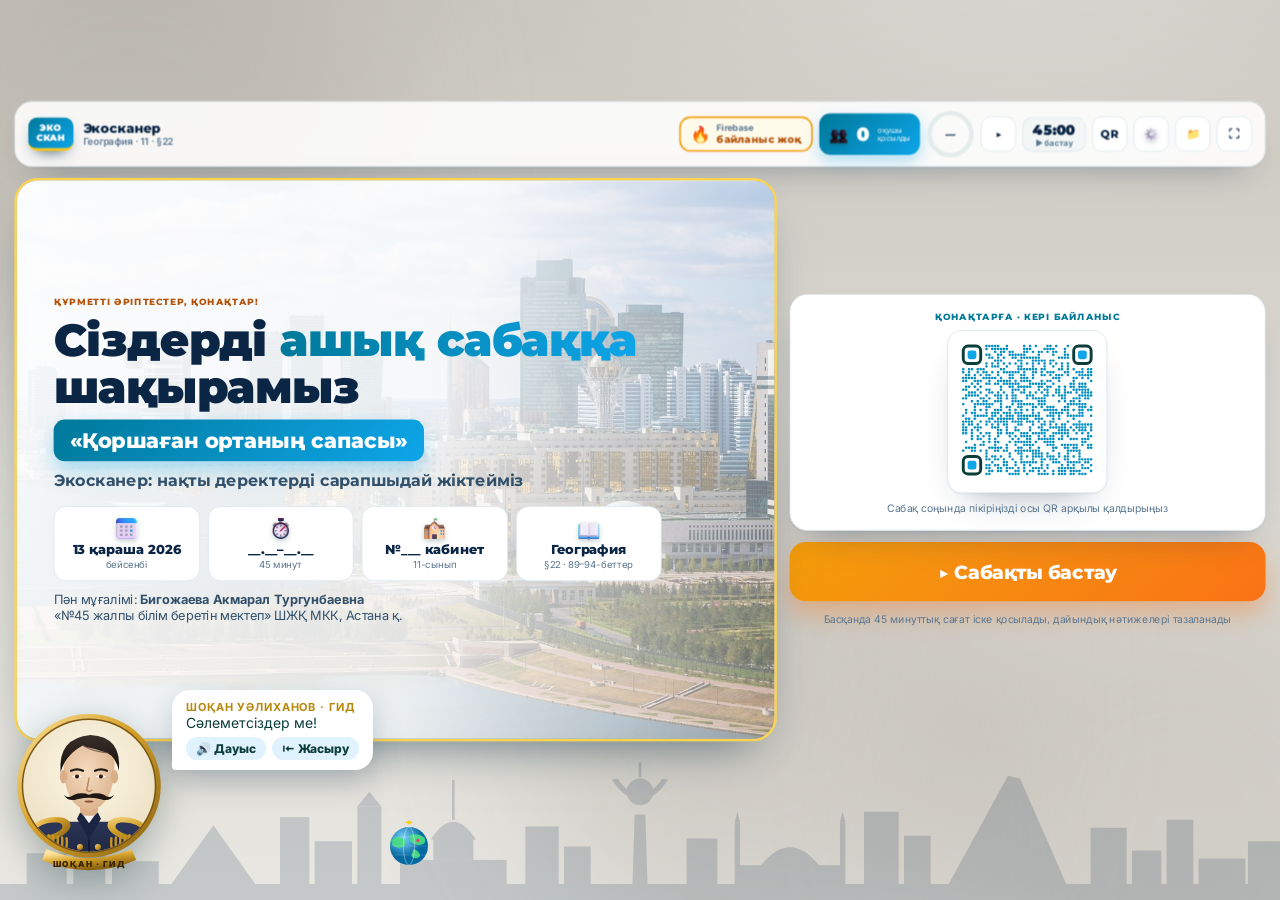
==== index.html @ 51f9336e "Тақтада «Сен не істейсің?» жолағы; сабақ сценарийі, 6 спикердің карточкасы, оқушы жадынамасы Co-Auth" ====
<!DOCTYPE html>
<html lang="kk">
<head>
<meta charset="utf-8">
<meta name="viewport" content="width=device-width, initial-scale=1">
<title>Экосканер · Қоршаған ортаның сапасы · География 11</title>
<meta name="description" content="География, 11-сынып, §22 «Қоршаған ортаның сапасы». Ашық сабақ: Экосканер — нақты деректерді жіктейміз.">
<link rel="preconnect" href="https://fonts.googleapis.com"><link rel="preconnect" href="https://fonts.gstatic.com" crossorigin>
<link href="https://fonts.googleapis.com/css2?family=Montserrat:wght@600;700;800;900&family=Inter:wght@400;500;600;700;800&display=swap" rel="stylesheet">
<link rel="stylesheet" href="style.css">
<link rel="stylesheet" href="scan.css">
<link rel="stylesheet" href="astana.css">
</head>
<body>
<div class="aurora" aria-hidden="true"><i></i><i></i><i></i></div>

<div id="stageWrap">
  <div id="canvas">
    <header class="bar">
      <div class="case"><span class="case-no">ЭКО<br>СКАН</span><span class="case-t"><b>Экосканер</b><small>География · 11 · §22</small></span></div>
      <nav class="road" id="road"></nav>
      <div class="bar-r">
        <div class="fb-chip" id="fbChip" title="Firebase"><i>🔥</i><small>Firebase<br><b id="fbS">тексерілуде…</b></small></div>
        <div class="join-chip" id="joinChip" title="Сабаққа қосылған оқушылар"><i>👥</i><b class="join-n">—</b><small>оқушы<br>қосылды</small></div>
        <div class="ring" id="ring" title="Кезең таймері"><svg viewBox="0 0 64 64"><circle cx="32" cy="32" r="28" class="rb"/><circle cx="32" cy="32" r="28" class="rf" id="ringF"/></svg><b id="ringT">00:00</b></div>
        <button class="ib" id="play" title="Кезең таймері: бастау / тоқтату">▶</button>
        <button class="clock" id="clock" title="Сабақтың 45 минуты. Басқанда жаңа сабақ басталады (дайындық нәтижелері тазаланады)"><b id="clk">45:00</b><small id="clkS">▶ бастау</small></button>
        <button class="ib" id="qrBtn" title="QR-код">QR</button>
        <button class="ib" id="gear" title="Мұғалімге">⚙</button>
        <button class="ib" id="matBtn" title="Материалдар: ҚМЖ, презентация, парақтар, наклейкалар, постер инфографикасы" onclick="window.open('materialdar.html','_blank')">📁</button>
        <button class="ib" id="fs" title="Толық экран">⛶</button>
      </div>
    </header>
    <main id="main"></main>
    <footer class="foot">
      <button class="nav" id="prev">← Алдыңғы</button>
      <div class="foot-c"><span id="partLbl"></span><b id="stLbl"></b></div>
      <button class="nav pri" id="next">Келесі →</button>
    </footer>
  </div>
</div>

<div id="phone" hidden></div>

<div class="modal" id="qrModal" hidden><div class="mbox"><button class="x" data-close>✕</button><h3 id="qrT">Телефонмен кір</h3><div id="qrBig"></div><p class="mono" id="qrUrl"></p></div></div>
<div class="modal" id="gearModal" hidden><div class="mbox wide"><button class="x" data-close>✕</button><h3>Мұғалімнің панелі · <a href="materialdar.html" target="_blank" style="color:inherit">📁 Материалдар</a></h3><div id="gearBody"></div></div></div>
<div class="over" id="over" hidden></div>
<div class="toast" id="toast"></div>

<script src="vendor/qrcode.js"></script>
<script src="data.js"></script>
<script src="live.js"></script>
<script src="emo.js"></script>
<script src="scenariy-data.js"></script>
<script src="app.js"></script>
<script src="shokan.js"></script>
</body>
</html>
---- style.css ----
:root{
  --ink:#0B2545;--ink2:#2B4A46;--mut:#5B7470;--line:#E1EBE8;--bg:#F4F9F8;
  --em:#00799A;--em2:#10B981;--sky:#0EA5E9;--amb:#F5B700;--red:#DC2626;
  --g1:linear-gradient(120deg,#0B2545 0%,#00799A 40%,#0E9F8E 65%,#0EA5E9 100%);
  --sh:0 1px 2px rgba(11,37,69,.06),0 22px 44px -26px rgba(11,37,69,.45);
  --d:"Montserrat",system-ui,sans-serif;--b:"Inter",system-ui,sans-serif;
}
*{box-sizing:border-box}[hidden]{display:none!important}
html,body{margin:0;height:100%;background:var(--bg);color:var(--ink);font-family:var(--b);-webkit-font-smoothing:antialiased;overflow:hidden}
button{font:inherit;color:inherit;cursor:pointer;border:0;background:none}
h1,h2,h3,h4{font-family:var(--d);margin:0;letter-spacing:-.01em}
p{margin:0}
.aurora{position:fixed;inset:0;z-index:0;background:radial-gradient(1000px 600px at 90% -10%,rgba(14,165,233,.18),transparent 60%),radial-gradient(900px 600px at -10% 110%,rgba(16,185,129,.16),transparent 60%),linear-gradient(180deg,#F7FBFA,#EAF4F2)}
.aurora i{position:absolute;width:40vw;height:40vw;border-radius:50%;filter:blur(80px);opacity:.35;animation:au 26s ease-in-out infinite alternate}
.aurora i:nth-child(1){background:#7dd3fc;left:-10vw;top:-10vw}.aurora i:nth-child(2){background:#6ee7b7;right:-12vw;bottom:-14vw;animation-duration:32s}.aurora i:nth-child(3){background:#fde68a;left:40vw;top:50vh;opacity:.18;animation-duration:38s}
@keyframes au{to{transform:translate(6vw,4vw) scale(1.1)}}

/* ---------- тақта кенебі 1600×900 ---------- */
#stageWrap{position:fixed;inset:0;z-index:1;display:grid;place-items:center}
#canvas{position:absolute;left:50%;top:50%;width:1600px;height:900px;transform-origin:center center;display:flex;flex-direction:column}
.bar{height:82px;margin:14px 18px 0;display:flex;align-items:center;gap:16px;padding:0 16px;background:rgba(255,255,255,.88);border:1px solid var(--line);border-radius:22px;box-shadow:var(--sh);backdrop-filter:blur(12px)}
.case{display:flex;align-items:center;gap:12px;flex:none}
.case-no{font:900 16px var(--d);color:#fff;background:linear-gradient(135deg,#B45309,#F5B700);padding:8px 12px;border-radius:12px;letter-spacing:.06em;box-shadow:0 8px 18px -10px #B45309}
.case-t{display:flex;flex-direction:column;line-height:1.15}.case-t b{font:800 16px var(--d)}.case-t small{color:var(--mut);font-size:12px;font-weight:600}
.road{flex:1;display:flex;gap:6px;align-items:center;min-width:0}
.road .pt{flex:1;display:flex;flex-direction:column;gap:5px;min-width:0}
.road .pt>b{font:800 11px var(--d);letter-spacing:.08em;text-transform:uppercase;color:var(--mut);white-space:nowrap;overflow:hidden;text-overflow:ellipsis}
.road .dots{display:flex;gap:4px}
.road .dots button{flex:1;height:10px;border-radius:5px;background:#E3ECEA;transition:all .3s}
.road .dots button.done{background:#9FDCC6}.road .dots button.on{background:linear-gradient(90deg,var(--em),var(--sky));box-shadow:0 0 0 3px rgba(14,165,233,.2)}
.road .pt.on>b{color:var(--em)}
.bar-r{display:flex;align-items:center;gap:8px;flex:none}
.ring{position:relative;width:60px;height:60px}.ring svg{width:100%;height:100%;transform:rotate(-90deg)}
.ring .rb{fill:none;stroke:#E3ECEA;stroke-width:6}.ring .rf{fill:none;stroke:var(--em);stroke-width:6;stroke-linecap:round;stroke-dasharray:176;transition:stroke-dashoffset .5s,stroke .3s}
.ring b{position:absolute;inset:0;display:grid;place-items:center;font:800 13px var(--d)}
.ring.warn .rf{stroke:var(--amb)}.ring.end .rf{stroke:var(--red)}
.ib{width:44px;height:44px;border-radius:12px;background:#fff;border:1px solid var(--line);font:800 14px var(--d);display:grid;place-items:center}
.ib:hover{border-color:var(--em)}
#play.on{background:var(--em);color:#fff;border-color:var(--em)}
.clock{display:flex;flex-direction:column;align-items:center;padding:4px 12px;border-radius:12px;background:#F2F7F6;border:1px solid var(--line);line-height:1.1}.clock b{font:900 18px var(--d)}.clock small{font-size:10px;color:var(--mut);font-weight:700}
main#main{flex:1;position:relative;margin:14px 18px;min-height:0}
.foot{height:58px;margin:0 18px 14px;display:flex;align-items:center;gap:14px}
.foot-c{flex:1;text-align:center;display:flex;flex-direction:column;line-height:1.2}.foot-c span{font:700 12px var(--d);letter-spacing:.1em;text-transform:uppercase;color:var(--mut)}.foot-c b{font:800 16px var(--d)}
.nav{height:48px;padding:0 22px;border-radius:14px;background:#fff;border:1px solid var(--line);font:800 15px var(--d);box-shadow:var(--sh)}
.nav.pri{background:linear-gradient(135deg,var(--em),var(--em2));color:#fff;border:0}

/* ---------- кезең ---------- */
.st{position:absolute;inset:0;display:flex;flex-direction:column;gap:16px;animation:stin .6s cubic-bezier(.2,.8,.2,1)}
@keyframes stin{from{opacity:0;transform:translateY(16px)}}
.hd{position:relative;overflow:hidden;padding:20px 28px 22px;border-radius:24px;background:var(--g1);color:#fff;box-shadow:0 26px 50px -30px rgba(11,37,69,.9);flex:none}
.hd::after{content:"";position:absolute;inset:auto 0 0 0;height:46px;background:url("data:image/svg+xml,%3Csvg xmlns='http://www.w3.org/2000/svg' viewBox='0 0 1200 60' preserveAspectRatio='none'%3E%3Cpath d='M0 30 C200 0 400 60 600 30 C800 0 1000 60 1200 30 V60 H0Z' fill='%23fff' fill-opacity='.10'/%3E%3C/svg%3E") 0 100%/1200px 46px repeat-x;animation:wv 16s linear infinite}
@keyframes wv{to{background-position:-1200px 100%}}
.hd .k{display:inline-flex;gap:8px;align-items:center;font:700 12px var(--d);letter-spacing:.14em;text-transform:uppercase;background:rgba(255,255,255,.14);border:1px solid rgba(255,255,255,.35);padding:6px 12px;border-radius:999px}
.hd h2{font-size:36px;font-weight:800;margin-top:10px}
.hd p{margin-top:6px;color:#DDF5EF;font-size:16px;max-width:1150px}
.hd .tag{position:absolute;right:26px;top:22px;font:900 14px var(--d);letter-spacing:.08em;color:#3b2a00;background:linear-gradient(135deg,#FDE68A,#F5B700);padding:10px 16px;border-radius:12px;transform:rotate(3deg);box-shadow:0 10px 20px -10px rgba(0,0,0,.5)}
.body{flex:1;min-height:0;display:grid;gap:16px}
.card{background:#fff;border:1px solid var(--line);border-radius:22px;padding:20px 22px;box-shadow:var(--sh);min-height:0;position:relative}
.card h3{font-size:20px;font-weight:800;margin-bottom:10px}
.lbl{font:800 11px var(--d);letter-spacing:.12em;text-transform:uppercase;color:var(--em)}
.big{font:900 54px var(--d);letter-spacing:-.02em;line-height:1}
.muted{color:var(--mut)}.sm{font-size:13px}
.src{position:absolute;right:18px;bottom:12px;font-size:12px;color:var(--mut);font-weight:600}
.btn{display:inline-flex;align-items:center;gap:8px;height:46px;padding:0 20px;border-radius:12px;font:800 15px var(--d);background:linear-gradient(135deg,var(--em),var(--em2));color:#fff;box-shadow:0 12px 24px -14px rgba(15,118,110,.9)}
.btn.lt{background:#fff;color:var(--ink);border:1px solid var(--line);box-shadow:none}
.btn.am{background:linear-gradient(135deg,#F59E0B,#F5B700);color:#2b1d00}
.pill{display:inline-block;font:700 13px var(--b);padding:6px 12px;border-radius:999px;background:#EAF6F3;color:var(--em);border:1px solid #CFEBE2}
.qr-wrap{display:flex;flex-direction:column;align-items:center;gap:8px}
.qr-wrap svg{width:100%;height:auto;display:block}
.qrbox{width:200px;padding:10px;background:#fff;border-radius:18px;border:1px solid var(--line);box-shadow:var(--sh)}
.live{display:flex;gap:10px;flex-wrap:wrap}.live div{flex:1;min-width:90px;background:#F4F9F8;border:1px solid var(--line);border-radius:14px;padding:10px 12px}.live b{font:900 26px var(--d);display:block}.live small{font-size:12px;color:var(--mut);font-weight:600}

/* welcome */
.wel{grid-template-columns:1.35fr 1fr}
.folder{position:relative;border-radius:26px;padding:34px 38px;background:linear-gradient(160deg,#FFFDF5,#FFF6DB);border:1px solid #F3E2A9;box-shadow:var(--sh);overflow:hidden}
.folder::before{content:"";position:absolute;left:34px;top:-1px;width:180px;height:16px;background:#F5D97A;border-radius:0 0 12px 12px}
.folder .stamp{position:absolute;right:30px;top:30px;font:900 20px var(--d);color:#B91C1C;border:4px solid #B91C1C;border-radius:12px;padding:8px 14px;transform:rotate(-10deg);opacity:.85;animation:stamp .7s .4s cubic-bezier(.3,1.6,.5,1) both}
@keyframes stamp{from{transform:rotate(-10deg) scale(2.4);opacity:0}}
.folder h1{font-size:54px;font-weight:900;line-height:1.02;margin-top:14px}
.folder h1 span{background:linear-gradient(90deg,var(--em),var(--sky));-webkit-background-clip:text;background-clip:text;color:transparent}
.folder .gr{font:700 22px var(--d);color:var(--ink2);margin-top:14px}
.folder .meta{display:flex;flex-wrap:wrap;gap:8px;margin-top:18px}
.folder .city{position:absolute;left:0;right:0;bottom:0;height:230px;opacity:.95;-webkit-mask:linear-gradient(transparent,#000 40%);mask:linear-gradient(transparent,#000 40%)}
.folder .city svg{width:100%;height:100%}
.join{display:flex;flex-direction:column;gap:14px;align-items:center;text-align:center}
.groups{display:flex;flex-direction:column;gap:8px;width:100%}
.groups div{display:flex;align-items:center;gap:10px;padding:10px 14px;border-radius:14px;background:#F4F9F8;border:1px solid var(--line);font-weight:700}.groups i{font-style:normal;font-size:20px}

/* goals, rules, assess */
.cols2{grid-template-columns:1.2fr 1fr}
.obj{display:flex;flex-direction:column;gap:10px}
.obj li{list-style:none;display:flex;gap:14px;align-items:flex-start;padding:12px 14px;border-radius:14px;background:#F7FBFA;border:1px solid var(--line);font-size:17px;font-weight:600;animation:rise .5s both}
.obj li b{flex:none;width:34px;height:34px;border-radius:10px;display:grid;place-items:center;color:#fff;background:linear-gradient(135deg,var(--em),var(--sky));font:900 15px var(--d)}
@keyframes rise{from{opacity:0;transform:translateY(14px)}}
.tiers{display:flex;flex-direction:column;gap:10px}.tiers div{padding:14px 16px;border-radius:16px;border-left:6px solid var(--em2);background:#F7FBFA;font-size:17px;animation:rise .5s both}.tiers div:nth-child(2){border-color:var(--sky)}.tiers div:nth-child(3){border-color:var(--amb)}
.rules{grid-template-columns:repeat(5,1fr)}
.rule{display:flex;flex-direction:column;align-items:center;text-align:center;gap:12px;padding:30px 18px;animation:rise .5s both}
.rule .ic{width:96px;height:96px;border-radius:28px;display:grid;place-items:center;font-size:48px;background:linear-gradient(160deg,#EAF6F3,#DDF0FB);box-shadow:inset 0 0 0 1px var(--line)}
.rule h4{font-size:19px;font-weight:800}.rule p{color:var(--mut);font-size:15px}
.crit{display:flex;flex-direction:column;gap:10px}.crit div{display:flex;gap:14px;align-items:center;padding:12px 14px;border-radius:14px;background:#F7FBFA;border:1px solid var(--line);font-size:17px;font-weight:600}
.crit b{flex:none;font:900 18px var(--d);color:#fff;background:linear-gradient(135deg,var(--em),var(--sky));padding:6px 12px;border-radius:10px}
.pbars{display:flex;flex-direction:column;gap:12px}.pbar{display:grid;grid-template-columns:230px 1fr 50px;gap:12px;align-items:center;font-weight:700}
.pbar i{height:16px;border-radius:8px;background:linear-gradient(90deg,var(--em2),var(--sky));animation:grow 1.2s both}@keyframes grow{from{width:0!important}}
.scale{display:grid;grid-template-columns:repeat(3,1fr);gap:10px;margin-top:16px}.scale div{padding:12px;border-radius:14px;text-align:center;font-weight:800}

/* brief */
.brief{grid-template-rows:1fr auto}
.bnav{display:flex;gap:8px;align-items:center;justify-content:center}
.bnav button{padding:8px 14px;border-radius:12px;background:#fff;border:1px solid var(--line);font:700 13px var(--d)}.bnav button.on{background:var(--em);color:#fff;border-color:var(--em)}
.bs{display:grid;gap:16px;min-height:0;animation:stin .5s both}
.diag{position:relative;display:grid;grid-template-columns:1fr 1.2fr 1fr;grid-template-rows:1fr 1fr;gap:18px;height:100%}
.diag .c{grid-column:2;grid-row:1/3;align-self:center;text-align:center;padding:30px;border-radius:30px;background:var(--g1);color:#fff;font:800 26px var(--d);box-shadow:var(--sh)}
.tile{border-radius:24px;padding:22px;color:#fff;display:flex;flex-direction:column;justify-content:center;gap:8px;font:800 24px var(--d);box-shadow:var(--sh);animation:pop .6s cubic-bezier(.3,1.5,.5,1) both}
.tile i{font-style:normal;font-size:52px}
@keyframes pop{from{opacity:0;transform:scale(.7)}}
.def{font-size:21px;line-height:1.5;font-weight:600}
.def b{color:var(--em)}
.norms{display:grid;grid-template-columns:repeat(4,1fr);gap:12px}.norms div{padding:18px 14px;border-radius:16px;text-align:center;font:800 17px var(--d);background:#F4F9F8;border:1px solid var(--line);animation:pop .5s both}
.haz{display:grid;grid-template-columns:repeat(4,1fr);gap:12px}.haz div{border-radius:18px;padding:16px;color:#fff;animation:pop .5s both}.haz b{font:900 36px var(--d);display:block}
.gtab{display:grid;grid-template-columns:repeat(4,1fr);gap:12px}.gtab div{border-radius:20px;padding:20px;color:#fff;animation:pop .5s both}.gtab b{font:900 26px var(--d);display:block;margin-bottom:8px}.gtab span{display:block;font-weight:700;font-size:17px}
.flow{display:flex;align-items:stretch;gap:12px}.flow div{flex:1;padding:20px;border-radius:20px;background:#fff;border:1px solid var(--line);box-shadow:var(--sh);animation:pop .5s both}.flow b{font:900 40px var(--d);color:var(--em);display:block}.flow span{font:800 18px var(--d)}.flow .ar{flex:none;align-self:center;font:900 30px var(--d);color:var(--sky);background:none;border:0;box-shadow:none;padding:0}
.facts{display:grid;grid-template-columns:repeat(3,1fr);gap:12px}.facts div{padding:14px 16px;border-radius:16px;background:#fff;border:1px solid var(--line);animation:pop .5s both}.facts b{font:900 28px var(--d);color:var(--em);display:block}.facts span{font-weight:700;font-size:15px;display:block}.facts small{color:var(--mut);font-size:12.5px}
.chart svg{width:100%;height:auto;display:block}.chart .ax{font:600 13px var(--b);fill:#5B7470}.chart .val{font:800 14px var(--d);fill:#0B2545}.chart .bnd{font:700 12px var(--b);fill:#9a5a3a}
.ch-line{stroke-dasharray:1;stroke-dashoffset:1;animation:dl 2.2s ease forwards}@keyframes dl{to{stroke-dashoffset:0}}
.ch-bar{animation:gb 1.3s cubic-bezier(.3,1.3,.5,1) both}@keyframes gb{from{transform:scaleY(0)}}
video{width:100%;height:100%;object-fit:contain;background:#000;border-radius:18px}
.scene{border-radius:20px;overflow:hidden;border:1px solid var(--line)}.scene svg{width:100%;height:100%;display:block}

/* тапсырма + тірі нәтиже */
.task{grid-template-columns:1fr 290px}
.side{display:flex;flex-direction:column;gap:12px}
.side .qrbox{width:100%}
.res{display:flex;flex-direction:column;gap:8px}
/* e1 */
.bank{display:flex;flex-wrap:wrap;gap:8px;min-height:60px;padding:10px;border-radius:16px;border:2px dashed #CFE3DE;background:#FAFDFC}
.chip{padding:10px 14px;border-radius:12px;background:#fff;border:1px solid var(--line);font-weight:700;font-size:15px;box-shadow:0 6px 12px -10px rgba(0,0,0,.4);transition:transform .15s}
.chip.sel{outline:3px solid var(--sky);transform:translateY(-2px)}.chip.ok{background:#E8F8F1;border-color:#86EFAC}.chip.no{background:#FDECEC;border-color:#FCA5A5}
.cats{display:grid;grid-template-columns:repeat(4,1fr);gap:12px;flex:1}
.cat{border-radius:18px;padding:12px;background:#F7FBFA;border:2px solid var(--line);display:flex;flex-direction:column;gap:8px;min-height:180px;transition:border-color .2s}
.cat h4{font-size:17px;font-weight:800}.cat.hot{border-color:var(--sky);background:#EFF8FE}
/* e2 / e5 / e3 questions */
.qs{display:flex;flex-direction:column;gap:10px;overflow:auto}
.q{padding:12px 14px;border-radius:16px;background:#F7FBFA;border:1px solid var(--line)}
.q p{font-weight:700;font-size:16px;margin-bottom:8px}
.opts{display:flex;flex-wrap:wrap;gap:8px}
.opt{padding:9px 14px;border-radius:12px;background:#fff;border:1px solid var(--line);font-weight:700;font-size:14px}
.opt.ok{background:#16A34A;color:#fff;border-color:#16A34A}.opt.no{background:#DC2626;color:#fff;border-color:#DC2626}.opt.dim{opacity:.5}
.exp{margin-top:8px;font-size:14px;color:var(--ink2);font-weight:600}
.score{font:900 22px var(--d);color:var(--em)}
/* e3 lab */
.lab-r{padding:14px 16px;border-radius:16px;background:#F7FBFA;border:1px solid var(--line)}
.lab-r .h{display:flex;justify-content:space-between;font-weight:800;font-size:17px}.lab-r .h span{color:var(--mut);font-weight:600}
.lab-r input{width:100%;accent-color:var(--em);height:26px;margin:8px 0 2px}
.lab-r .v{font:900 22px var(--d);color:var(--em)}
.lab-f{font:800 24px/1.6 var(--d)}.lab-f .ok{color:var(--em)}.lab-f .bad{color:var(--red)}
.meter{position:relative;height:30px;border-radius:15px;background:#EEF3F2;overflow:hidden}.meter i{display:block;height:100%;border-radius:15px;transition:width .4s}.meter .one{position:absolute;left:50%;top:0;bottom:0;border-left:3px dashed var(--ink);padding-left:8px;font:800 12px var(--d);line-height:30px}
.verd{margin-top:10px;font:800 18px var(--d);padding:10px 14px;border-radius:12px}.verd.ok{background:#E8F8F1;color:var(--em)}.verd.bad{background:#FDECEC;color:#B91C1C}
/* e4 */
.tabs{display:flex;gap:8px}.tabs button{padding:10px 16px;border-radius:12px;background:#fff;border:1px solid var(--line);font:800 14px var(--d)}.tabs button.on{background:var(--ink);color:#fff;border-color:var(--ink)}
.chat{flex:1;min-height:0;overflow:auto;border-radius:20px;padding:18px;background:linear-gradient(160deg,#0B2545,#0F4C47);display:flex;flex-direction:column;gap:12px}
.chat .ai{align-self:center;font:700 12px var(--d);letter-spacing:.1em;color:#FDE68A;text-transform:uppercase}
.msg{max-width:88%;padding:12px 16px;border-radius:18px;font-size:16px;line-height:1.5}
.msg.q{align-self:flex-end;background:var(--amb);color:#2b1d00;font-weight:700}
.msg.a{align-self:flex-start;background:#fff}
.sent{cursor:pointer;border-radius:6px;padding:1px 3px;transition:background .2s}.sent:hover{background:#FEF3C7}
.sent.err{background:#FDECEC;text-decoration:line-through;text-decoration-color:var(--red)}.sent.fine{background:#E8F8F1}
.fix{display:block;margin:6px 0 10px;padding:10px 12px;border-radius:12px;background:#FFFBEB;border:1px solid #FDE68A;font-size:14px}
.fix .opts{margin-top:6px}
/* verdict */
.ver{grid-template-columns:1fr 1fr 1.1fr}
.lead{display:flex;flex-direction:column;gap:8px}.lead div{display:grid;grid-template-columns:34px 1fr 60px;align-items:center;gap:8px;padding:10px 12px;border-radius:12px;background:#F7FBFA;border:1px solid var(--line);font-weight:700}
.lead div:nth-child(1){background:#FFF7DB;border-color:#FDE68A}.lead i{font-style:normal;font:900 18px var(--d);color:var(--em)}.lead span:last-child{text-align:right;font:900 18px var(--d)}
.gbars{display:flex;flex-direction:column;gap:12px}.gb{display:grid;grid-template-columns:150px 1fr 50px;gap:10px;align-items:center;font-weight:700}.gb .tr{height:22px;border-radius:11px;background:#EEF3F2;overflow:hidden}.gb .tr i{display:block;height:100%;border-radius:11px;transition:width .8s}
.vlist{display:flex;flex-direction:column;gap:10px}.vlist div{padding:12px 14px;border-radius:14px;background:#F7FBFA;border-left:5px solid var(--em2);font-size:16px;font-weight:600;animation:rise .5s both}
.closed{position:absolute;right:24px;bottom:20px;font:900 22px var(--d);color:#B91C1C;border:4px solid #B91C1C;border-radius:12px;padding:8px 14px;transform:rotate(-8deg);animation:stamp .7s 1.6s cubic-bezier(.3,1.6,.5,1) both}
/* feedback */
.fb{grid-template-columns:1fr 1.25fr}
.sky{display:grid;grid-template-columns:repeat(4,1fr);gap:10px}.sky button{padding:14px 8px;border-radius:16px;border:1px solid var(--line);display:flex;flex-direction:column;align-items:center;gap:6px;font-weight:700;font-size:14px}
.sky button i{font-style:normal;font-size:38px}.sky button b{font:900 24px var(--d)}
.sky button:nth-child(1){background:#EFEDEA}.sky button:nth-child(2){background:#EEF5F9}.sky button:nth-child(3){background:#EAF7FF}.sky button:nth-child(4){background:#E9FBF1}
.wall{display:grid;grid-template-columns:repeat(2,1fr);gap:10px;overflow:auto;align-content:start}
.note{padding:12px 14px;border-radius:16px;background:#FFFDF2;border:1px solid #FDE68A;font-size:14.5px;animation:pop .5s both}.note b{display:block;font-family:var(--d);font-size:13px;color:var(--em)}.note .st{color:#F59E0B}
.inp,textarea{width:100%;font:inherit;font-size:15px;padding:11px 13px;border-radius:12px;border:1px solid #CFE3DE;background:#fff}
textarea{min-height:70px;resize:vertical}
.stars{display:flex;gap:4px}.stars button{font-size:28px;filter:grayscale(1);opacity:.4}.stars button.on{filter:none;opacity:1}
/* home, bye */
.hw{grid-template-columns:repeat(3,1fr)}.hw .card{display:flex;flex-direction:column;gap:12px;animation:rise .5s both}.hw .lv{align-self:flex-start}
.bye{display:grid;grid-template-columns:1fr 1.1fr;gap:16px}
.bye .w{display:flex;flex-direction:column;justify-content:center;gap:18px;padding:40px}
.bye h1{font-size:64px;font-weight:900;background:linear-gradient(90deg,var(--em),var(--sky));-webkit-background-clip:text;background-clip:text;color:transparent}
.bye .wish{font:700 26px/1.45 var(--d);color:var(--ink2)}

/* модаль, overlay, toast */
.modal{position:fixed;inset:0;z-index:50;background:rgba(11,37,69,.45);display:grid;place-items:center;backdrop-filter:blur(4px)}
.mbox{position:relative;background:#fff;border-radius:24px;padding:26px;width:min(520px,92vw);max-height:90vh;overflow:auto;text-align:center;box-shadow:var(--sh)}
.mbox.wide{width:min(860px,94vw);text-align:left}
.mbox .x{position:absolute;right:14px;top:12px;font-size:20px}
#qrBig{width:min(380px,80vw);margin:14px auto}
.mono{font:600 12px ui-monospace,monospace;color:var(--mut);word-break:break-all}
.over{position:fixed;inset:0;z-index:60;background:rgba(11,37,69,.55);display:grid;place-items:center;backdrop-filter:blur(6px)}
.over .ob{background:#fff;border-radius:28px;padding:34px 48px;text-align:center;box-shadow:var(--sh)}
.over .ob b{display:block;font:900 96px var(--d);color:var(--em)}
.toast{position:fixed;left:50%;bottom:28px;transform:translate(-50%,120px);z-index:70;background:var(--ink);color:#fff;padding:12px 20px;border-radius:14px;font-weight:700;transition:transform .35s}
.toast.on{transform:translate(-50%,0)}
.gear-grid{display:grid;grid-template-columns:repeat(2,1fr);gap:12px;margin-top:14px}
.gear-grid button{text-align:left;padding:14px 16px;border-radius:14px;border:1px solid var(--line);background:#F7FBFA}.gear-grid b{display:block;font-family:var(--d)}.gear-grid small{color:var(--mut)}
.kmj table{width:100%;border-collapse:collapse;font-size:13.5px}.kmj td,.kmj th{border:1px solid var(--line);padding:7px 9px;vertical-align:top;text-align:left}.kmj th{background:#EAF6F3}

/* ---------- ТЕЛЕФОН ---------- */
body.ph{overflow:auto}
body.ph #stageWrap{display:none}
#phone{position:relative;z-index:1;max-width:560px;margin:0 auto;padding:14px 14px 40px;display:flex;flex-direction:column;gap:14px}
.ph-top{display:flex;align-items:center;gap:10px;padding:10px 12px;border-radius:18px;background:#fff;border:1px solid var(--line);box-shadow:var(--sh)}
.ph-top .me{flex:1;font-weight:800}.ph-top .sc{font:900 18px var(--d);color:var(--em)}
.ph-h{padding:16px 18px;border-radius:20px;background:var(--g1);color:#fff}.ph-h small{font:700 11px var(--d);letter-spacing:.12em;text-transform:uppercase;opacity:.85}.ph-h h2{font-size:22px;margin-top:4px}
.ph .card{padding:16px}
.ph .cats{grid-template-columns:1fr 1fr}
.ph .cat{min-height:110px}
.ph-list{display:flex;flex-direction:column;gap:8px}.ph-list button{text-align:left;padding:14px 16px;border-radius:14px;background:#fff;border:1px solid var(--line);font-weight:700;display:flex;justify-content:space-between}
.ph-list button.now{border-color:var(--em);background:#EAF6F3}
.gpick{display:flex;flex-direction:column;gap:8px}.gpick button{padding:14px;border-radius:14px;border:2px solid var(--line);background:#fff;font-weight:800;text-align:left}.gpick button.on{border-color:var(--em);background:#EAF6F3}
.follow{font-size:13px;color:var(--mut);text-align:center}
/* Gemini видеосы — кинематографиялық фон */
.folder.vid{background:#06222A;border-color:rgba(255,255,255,.18);color:#fff}
.folder.vid .fv{position:absolute;inset:0;width:100%;height:100%;object-fit:cover;z-index:0}
.folder.vid .fshade{position:absolute;inset:0;z-index:0;background:linear-gradient(100deg,rgba(4,28,34,.92) 0%,rgba(4,28,34,.72) 45%,rgba(4,28,34,.15) 100%),linear-gradient(0deg,rgba(4,28,34,.7),transparent 45%)}
.folder.vid>*:not(.fv):not(.fshade){position:relative;z-index:1}
.folder.vid .stamp{position:absolute}
.folder.vid h1{color:#fff}.folder.vid h1 span{background:linear-gradient(90deg,#7FDBEA,#7DD3FC);-webkit-background-clip:text;background-clip:text;color:transparent}
.folder.vid .lbl{color:#A7F3D0}.folder.vid .gr{color:#E2F3F1}.folder.vid .muted{color:#CDE3E0!important}
.folder.vid .pill{background:rgba(255,255,255,.14);color:#fff;border:1px solid rgba(255,255,255,.25);backdrop-filter:blur(6px)}
.vcard{position:relative;overflow:hidden}.vcard video{position:absolute;inset:0;width:100%;height:100%;object-fit:cover}
.vcard .vcap{position:absolute;left:20px;right:20px;bottom:20px;padding:14px 20px;border-radius:16px;background:rgba(4,28,34,.68);backdrop-filter:blur(8px);color:#fff;font:700 22px var(--d)}.vcard .vcap b{color:#FCD34D}
.body>*{min-height:0}.task>.card,.task>aside{min-height:0;overflow:auto}
.rule{justify-content:center;position:relative;overflow:hidden}
.rule .ic{width:96px!important;height:96px!important;font-size:50px!important}
.rule h4{font-size:22px!important}.rule p{font-size:16px!important;line-height:1.5}
.rule::after{content:attr(data-n);position:absolute;right:14px;bottom:-18px;font:900 120px var(--d);color:rgba(15,118,110,.07)}
.wel .folder{min-height:0}
.folder.vid .stamp{position:absolute!important;z-index:2;top:30px!important;right:34px!important;left:auto!important;bottom:auto!important;width:auto!important;height:auto!important;color:#FECDD3!important;border-color:#F43F5E!important;background:rgba(80,0,16,.35);text-shadow:0 0 14px rgba(244,63,94,.7)}
/* ===== 3D иконкалар мен инфографика ===== */
.e3{height:1.25em;width:auto;vertical-align:-.26em;display:inline-block;filter:drop-shadow(0 3px 3px rgba(0,50,50,.22));user-select:none}
@keyframes fl{0%,100%{transform:translateY(0) rotate(0) scale(1)}50%{transform:translateY(-9%) rotate(-5deg) scale(1.04)}}
@keyframes spin3{0%,100%{transform:perspective(500px) rotateY(-14deg) translateY(0)}50%{transform:perspective(500px) rotateY(14deg) translateY(-6%)}}
.rule .ic .e3,.tile i .e3,.sky i .e3,.fi .e3,.big3 .e3,.gi .e3,.groups i .e3,.diag .e3{animation:fl 3.6s ease-in-out infinite;filter:drop-shadow(0 10px 8px rgba(0,40,40,.28))}
.rule:nth-child(2n) .e3,.tile:nth-child(2n) .e3,.sky button:nth-child(2n) .e3,.facts div:nth-child(2n) .e3{animation-delay:-1.4s}
.rule:nth-child(3n) .e3,.facts div:nth-child(3n) .e3{animation-delay:-2.4s}
.rule .ic{background:radial-gradient(circle at 50% 35%,#fff,#E3F3F0 70%)!important;box-shadow:inset 0 -6px 14px rgba(15,118,110,.12),0 10px 24px rgba(15,118,110,.14)!important}
.rule .ic .e3{height:68px}
.tile i .e3{height:84px}.tile{position:relative;overflow:hidden}
.tile::before,.gtab div::before,.haz div::before,.diag .c::before{content:"";position:absolute;inset:0;background:linear-gradient(115deg,transparent 30%,rgba(255,255,255,.35) 45%,transparent 60%);transform:translateX(-120%);animation:shine 5s ease-in-out infinite;pointer-events:none}
@keyframes shine{0%,60%{transform:translateX(-120%)}100%{transform:translateX(120%)}}
.tile,.gtab div,.haz div{box-shadow:inset 0 2px 0 rgba(255,255,255,.35),inset 0 -10px 18px rgba(0,0,0,.14),0 9px 0 rgba(0,0,0,.14),0 22px 34px rgba(0,40,40,.18)!important;position:relative;overflow:hidden}
.diag .c{position:relative;overflow:hidden;animation:spin3 7s ease-in-out infinite}
.sky button i .e3{height:56px}
.facts div{position:relative;padding-left:84px!important;min-height:92px}.fi{position:absolute;left:12px;top:50%;margin-top:-30px;font-style:normal}.fi .e3{height:60px}
.big3{font-size:0}.big3 .e3{height:92px}.hwc{align-items:flex-start}
.gtab .gi{font-style:normal;float:right}.gtab .gi .e3{height:58px;margin:-6px -4px 0 0}
.groups i .e3{height:30px}
.obj li .e3{height:1.5em;vertical-align:-.4em}
.tiers .e3{height:1.6em;vertical-align:-.45em}
.cat h4 .e3{height:1.6em}
.chip .e3,.opt .e3{height:1.2em}
.ch-bar{animation:barUp .9s cubic-bezier(.3,1.3,.5,1) both}@keyframes barUp{from{transform:scaleY(0)}}
.ch-area{animation:fadeA 1.4s .4s both}@keyframes fadeA{from{opacity:0}}
.flow div .e3{height:44px;display:block;margin:4px 0 6px;animation:fl 3.6s ease-in-out infinite}
.norms div .e3{height:46px;display:block;margin:0 auto 8px;animation:fl 4s ease-in-out infinite}
.haz div .e3{height:34px}
.vlist .e3{height:1.6em;vertical-align:-.45em}
.ph .e3{vertical-align:-.3em}
.gpick .e3{height:1.5em}

.facts{gap:10px}.facts div{padding:10px 12px 10px 70px!important;min-height:0}.fi{left:10px;margin-top:-24px}.fi .e3{height:48px}.facts b{font-size:24px}
.bs{min-height:0;overflow:hidden}.bs .facts div{min-height:0}.bs .facts small{display:none}
---- scan.css ----
/* ЭКОСКАНЕР — қосымша стильдер (style.css негізінде) */
:root{--scan:#00AFCA;--scan2:#0EA5E9}
.case-no{font-size:11px!important;line-height:1.05;text-align:center;background:linear-gradient(135deg,#00799A,#0EA5E9)!important;padding:8px 10px!important}
.case-no.sm{font-size:10px!important;padding:6px 8px!important;color:#fff;border-radius:10px;font-weight:900}
.road .pt.p0{flex:.35}
.join-chip{display:flex;align-items:center;gap:6px;height:52px;padding:0 12px;border-radius:14px;background:linear-gradient(135deg,#00799A,#0EA5E9);color:#fff;box-shadow:0 8px 18px rgba(14,165,233,.3)}
.join-chip i{font-style:normal;font-size:20px}.join-chip b{font:900 24px var(--d);min-width:24px;text-align:center}.join-chip small{font-size:9.5px;line-height:1.1;opacity:.9}
.join-chip.off{filter:grayscale(1);opacity:.55}
.clock{cursor:pointer;border:1px solid var(--line)}.clock.on{background:linear-gradient(135deg,#00799A,#0EA5E9);color:#fff;border-color:transparent}.clock.on small{color:#E0F7F4}
.trow{display:flex;gap:10px;align-items:center;flex-wrap:wrap;margin-top:10px}.trow.c{justify-content:center}
.fcol{display:flex;flex-direction:column;gap:10px}.c{text-align:center;align-items:center}
.lbl.gold{color:#B45309}
/* шақырту */
body.inviting .foot,body.inviting .road{visibility:hidden}
.inv{grid-template-columns:1.6fr 1fr}
.inv-card{position:relative;border-radius:30px;overflow:hidden;box-shadow:0 30px 60px -30px rgba(0,40,60,.6);border:3px solid #FCD34D}
.inv-ph{position:absolute;inset:0;background-size:cover;background-position:center;animation:kb 20s ease-in-out infinite alternate}
@keyframes kb{from{transform:scale(1)}to{transform:scale(1.1)}}
.inv-in{position:relative;height:100%;padding:40px 46px;display:flex;flex-direction:column;gap:12px;justify-content:center;background:linear-gradient(100deg,rgba(255,255,255,.95) 0%,rgba(255,255,255,.88) 55%,rgba(255,255,255,.35) 100%)}
.inv-in h1{font-size:56px;font-weight:900;line-height:1.04}.inv-in h1 span{background:linear-gradient(90deg,#00799A,#0EA5E9);-webkit-background-clip:text;background-clip:text;color:transparent}
.inv-topic{display:inline-block;align-self:flex-start;padding:10px 20px;border-radius:14px;background:linear-gradient(135deg,#00799A,#0EA5E9);color:#fff;font:800 26px var(--d);box-shadow:0 12px 26px rgba(14,165,233,.35)}
.inv-sub{font:700 20px var(--d);color:var(--ink2)}
.inv-grid{display:grid;grid-template-columns:repeat(4,1fr);gap:10px;margin-top:8px;max-width:760px}
.inv-grid div{background:#fff;border:1px solid var(--line);border-radius:16px;padding:12px;text-align:center;display:flex;flex-direction:column;gap:2px}
.inv-grid i{font-style:normal;font-size:24px}.inv-grid b{font:800 16px var(--d)}.inv-grid small{color:var(--mut);font-size:12px}
.inv-t{font-size:16px;color:var(--ink2)}
.inv-side{display:flex;flex-direction:column;gap:14px;justify-content:center}
.btn.big{height:74px;font-size:24px;border-radius:20px;justify-content:center}
.btn.go{background:linear-gradient(135deg,#F59E0B,#F97316);color:#fff;box-shadow:0 16px 30px rgba(249,115,22,.35);animation:pulse 2s infinite}
@keyframes pulse{0%,100%{transform:scale(1)}50%{transform:scale(1.03)}}
/* сәлемдесу */
.wel2{grid-template-columns:1.5fr 1fr}
.hook{position:relative;border-radius:26px;overflow:hidden;background-size:cover;background-position:center}
.hook-in{position:absolute;inset:0;padding:30px 34px;display:flex;flex-direction:column;justify-content:flex-end;gap:14px;background:linear-gradient(180deg,rgba(2,20,24,.15),rgba(2,20,24,.85));color:#fff}
.hook-in .lbl{color:#7FDBEA}.hook-in h3{font-size:32px;font-weight:900}
.hooks{display:grid;grid-template-columns:repeat(4,1fr);gap:10px}
.hooks div{position:relative;padding:14px;border-radius:16px;background:rgba(4,30,36,.75);border:1px solid rgba(94,234,212,.45);animation:stin .6s both}
.hooks b{display:block;font:900 28px var(--d)}.hooks span{font-size:12.5px;opacity:.85}
.hooks em{position:absolute;right:-8px;top:-10px;width:28px;height:28px;border-radius:50%;background:#F43F5E;font:900 17px/28px var(--d);font-style:normal;text-align:center}
.join .qrbox{width:210px}
.groups div{--gc:#00799A;border-left:6px solid var(--gc)}.groups div b{margin-left:auto;font:900 20px var(--d);color:var(--gc)}
.bigjoin{display:flex;align-items:baseline;gap:10px;justify-content:center}.bigjoin b{font:900 54px var(--d);color:var(--em)}.bigjoin span{font-weight:700;color:var(--mut)}
.crit div span small{color:var(--mut);font-weight:700}
.scale.v{grid-template-columns:1fr;gap:8px}.scale.v div{padding:14px;font-size:17px}
.pbar span small{display:block;color:var(--mut);font-size:12px}
.vid{grid-template-rows:1fr}.vid video{height:100%}
/* жаңа сабақ */
.learn{grid-template-rows:auto 1fr;gap:12px}
.lnav{display:flex;gap:8px;justify-content:center}.lnav button{padding:10px 18px;border-radius:14px;background:#fff;border:1px solid var(--line);font:800 15px var(--d)}
.lnav button.on{background:linear-gradient(135deg,#00799A,#0EA5E9);color:#fff;border-color:transparent;box-shadow:0 10px 20px rgba(14,165,233,.3)}
.lbox{display:grid;grid-template-rows:1fr auto;gap:10px;min-height:0}.lpane{min-height:0;animation:stin .5s both}
.lfoot{display:flex;gap:12px;align-items:center}.ask{flex:1;padding:12px 16px;border-radius:14px;background:#FFF7DB;border:1px solid #FDE68A;font-size:16px;font-weight:600}
.src2{font-size:12px;color:var(--mut);max-width:520px;text-align:right}
.diag2{position:relative;height:100%;display:grid;grid-template-columns:1fr 1fr;grid-template-rows:1fr 1fr;gap:16px}
.diag2 .tile{padding:20px 24px;justify-content:flex-end;gap:6px}.diag2 .tile b{font:900 26px var(--d)}.diag2 .tile small{font-size:16px;opacity:.95;font-weight:600}
.diag2 .tile:nth-child(2),.diag2 .tile:nth-child(4){text-align:right;align-items:flex-end}
.dc{position:absolute;left:50%;top:50%;transform:translate(-50%,-50%);width:330px;padding:24px;border-radius:26px;background:#fff;text-align:center;font:900 21px/1.3 var(--d);box-shadow:0 20px 50px rgba(0,40,60,.3);border:3px solid var(--scan);animation:dcpop .7s .4s both}
.dc small{display:block;font:700 12px var(--b);color:var(--mut);margin-top:6px;letter-spacing:.1em;text-transform:uppercase}
@keyframes dcpop{0%{opacity:0;transform:translate(-50%,-50%) scale(.6)}100%{opacity:1;transform:translate(-50%,-50%) scale(1)}}
.l2{display:flex;flex-direction:column;gap:14px;height:100%}
.norms4{display:grid;grid-template-columns:repeat(4,1fr);gap:14px;flex:1}.norms4 .card{display:flex;flex-direction:column;gap:8px;animation:stin .6s both}
.norms4 b{font:900 20px var(--d)}.norms4 p{font-size:15px;color:var(--ink2)}
.ic2{font-size:0}.ic2 .e3{height:64px}
.eff{display:flex;flex-direction:column;gap:8px}.eff>div{display:flex;align-items:center;gap:8px}.eff b{flex:1;padding:12px;border-radius:14px;color:#fff;text-align:center;font:800 15px var(--d);animation:stin .5s both}.eff em{font-style:normal;font:900 20px var(--d);color:var(--scan)}
.hz4{display:grid;grid-template-columns:repeat(4,1fr);gap:16px;height:82%}
.hz4 div{border-radius:24px;padding:22px;color:#fff;display:flex;flex-direction:column;gap:8px;box-shadow:inset 0 2px 0 rgba(255,255,255,.3),0 10px 0 rgba(0,0,0,.18),0 24px 40px rgba(0,0,0,.2);animation:stin .6s both}
.hz4 b{font:900 70px/1 var(--d)}.hz4 span{font:800 18px var(--d);margin-bottom:8px}.hz4 em{font-style:normal;padding:10px 12px;border-radius:12px;background:rgba(0,0,0,.25);font-weight:700}
.def.c{text-align:center;margin-top:12px}
.l4{display:grid;grid-template-columns:1.25fr 1fr;gap:14px;height:100%}
.lv4{display:grid;grid-template-columns:repeat(4,1fr);gap:10px}
.lvc{border-radius:18px;padding:10px;background:#F7FBFA;border:2px dashed var(--line);display:flex;flex-direction:column;gap:8px}
.lvc .h{border-radius:12px;padding:10px;color:#fff;font:900 16px var(--d)}.lvc .h span{display:block;font:700 11px var(--b);opacity:.92}
.city{border-radius:14px;padding:10px 12px;background:#fff;border:1px solid var(--line);box-shadow:0 6px 14px rgba(0,40,60,.08);animation:drop .7s cubic-bezier(.3,1.3,.5,1) both}
@keyframes drop{from{opacity:0;transform:translateY(-120px)}to{opacity:1;transform:none}}
.city b{font:900 18px var(--d)}.city .v{font:800 13px var(--d);margin-top:2px}.city .v span{color:#EA580C}.city small{display:block;color:var(--mut);font-size:11.5px;margin-top:2px}
.l4c .val{font:900 13px var(--d);fill:#0B1F2A}.l4c .sm2{font-size:11px}.rule2{margin-top:8px;font-weight:700}
.l5{display:grid;grid-template-columns:1fr 1fr;gap:16px;height:100%}
.wcl{display:flex;flex-direction:column;gap:8px}.wcl div{flex:1;display:flex;align-items:center;gap:14px;padding:0 16px;border-radius:14px;color:#fff;animation:stin .5s both}
.wcl b{font:900 30px var(--d);width:34px}.wcl span{font:800 17px var(--d);flex:1}.wcl small{font-weight:700;font-size:13px;opacity:.92}
.wx{display:flex;gap:14px;align-items:center}.wx b{font:900 18px var(--d)}.wx p{color:var(--ink2);margin-top:3px}.red{color:#B91C1C}
.ic2 .e3{height:56px}
.l6{display:flex;flex-direction:column;gap:14px;height:100%}
.l6 .flow div{flex-direction:column;align-items:center;text-align:center;gap:4px}.l6 .flow em{font-style:normal;font-size:0}.l6 .flow em .e3{height:58px}
.l6 .flow b{font:900 30px var(--d);color:var(--em)}.l6 .flow span{font:800 16px var(--d)}
.l6b{display:grid;grid-template-columns:1.2fr 1fr;gap:14px;flex:1}.mth{font-size:16px;margin-top:10px}
.lvls{display:flex;flex-wrap:wrap;gap:8px;align-items:center;margin-top:10px}.lvls span{padding:8px 12px;border-radius:12px;background:#EEF7F5;font-weight:800}.lvls em{font-style:normal;color:var(--em);font-weight:900}
/* тапсырмалар */
.mode{display:inline-block;padding:6px 12px;border-radius:999px;font:800 13px var(--d);background:rgba(255,255,255,.22);margin-left:4px}
.task{grid-template-columns:1fr 330px;grid-template-rows:auto 1fr}
.task .how{grid-column:1/3}
.how{display:flex;align-items:center;gap:10px}
.how div{flex:1;display:flex;align-items:center;gap:10px;padding:10px 14px;border-radius:14px;background:linear-gradient(135deg,#ECFEFF,#F0FDF4);border:1px solid #A7F3D0;font:800 15px var(--d);animation:stin .5s both}
.how i{font-style:normal;width:30px;height:30px;border-radius:50%;display:grid;place-items:center;background:linear-gradient(135deg,#00799A,#0EA5E9);color:#fff;flex:none}
.how span{font:900 18px var(--d);color:var(--scan)}
.tk{overflow:auto;display:flex;flex-direction:column;gap:10px}
.task .side{grid-row:2}
.res-c{display:flex;flex-direction:column;gap:10px;height:100%;min-height:0}
.res-h{display:flex;gap:12px;align-items:center}.qrmini{width:96px;flex:none;padding:6px;background:#fff;border:1px solid var(--line);border-radius:12px}.qrmini svg{width:100%;display:block}
.res-n{font:700 15px var(--b);margin-top:4px}.res-n b{font:900 20px var(--d);color:var(--em)}
.res-list{flex:1;overflow:auto;display:flex;flex-direction:column;gap:6px}
.rr{display:grid;grid-template-columns:26px 1fr auto auto;grid-template-areas:"i b s e" "i t t t";gap:0 8px;align-items:center;padding:8px 10px;border-radius:12px;background:#F7FBFA;border:1px solid var(--line);border-left:5px solid #CBD5E1}
.rr i{grid-area:i;font:900 15px var(--d);color:var(--mut);font-style:normal}.rr b{grid-area:b;font:800 14px var(--d);white-space:nowrap;overflow:hidden;text-overflow:ellipsis}.rr b small{font-weight:600;color:var(--mut)}
.rr span{grid-area:s}.rr em{grid-area:e;font:900 16px var(--d);font-style:normal}.rr time{grid-area:t;font-size:11px;color:var(--mut)}
.rr.full{border-left-color:#16A34A}.rr.full em{color:#16A34A}.rr.mid{border-left-color:#0EA5E9}.rr.mid em{color:#0369A1}.rr.low{border-left-color:#F59E0B}.rr.low em{color:#B45309}
.rr.new{animation:rrin .7s both}@keyframes rrin{0%{opacity:0;transform:translateX(30px);background:#D1FAE5}100%{opacity:1;transform:none}}
.ob-res{max-width:420px;margin:10px auto;display:flex;flex-direction:column;gap:6px;text-align:left}
.cats{grid-template-columns:repeat(4,1fr)}.cat{min-height:150px}
.qk{font:900 14px var(--d);letter-spacing:.08em;text-transform:uppercase;color:var(--em);margin:6px 0 2px}
.pairbox{display:flex;align-items:center;gap:10px;font-weight:800;padding:10px 12px;border-radius:14px;background:#FFF7DB;border:1px solid #FDE68A}.pairbox .inp{flex:1}
.labg{display:grid;grid-template-columns:1fr 1fr;gap:14px}.labc{display:flex;flex-direction:column;gap:10px}
.ordr{display:grid;grid-template-columns:1fr 1fr;gap:8px}
.ob{position:relative;padding:14px 12px 14px 44px;border-radius:14px;background:#fff;border:2px solid var(--line);font:800 15px var(--d);text-align:left;min-height:56px}
.ob i{position:absolute;left:10px;top:50%;transform:translateY(-50%);width:26px;height:26px;border-radius:50%;background:var(--em);color:#fff;display:grid;place-items:center;font-style:normal;font-size:13px}
.ob.on{border-color:var(--sky);background:#EFF8FF}.ob.ok{border-color:#16A34A;background:#E8F8F1}.ob.no{border-color:#DC2626;background:#FDECEC}
/* 3-тапсырма */
.t3b{grid-template-rows:auto 1fr auto}
.dos3{display:grid;grid-template-columns:repeat(3,1fr);gap:14px;min-height:0}
.dos{--gc:#00799A;display:flex;flex-direction:column;gap:8px;padding:14px 16px;border-radius:22px;background:#fff;border:1px solid var(--line);border-top:6px solid var(--gc);box-shadow:0 14px 30px -18px rgba(0,40,60,.35);min-height:0;overflow:hidden}
.dos-h{display:flex;align-items:center;gap:8px;font-size:16px}.dos-h b{font:900 18px var(--d)}.dos-h span{margin-left:auto;font-size:11px;color:var(--mut);font-weight:700}
.dos-g{display:flex;align-items:center;gap:8px}.gauge{width:120px;height:72px}.needle{animation:needle 1.2s cubic-bezier(.3,1.4,.5,1) both}@keyframes needle{from{transform:rotate(-90deg)}}
.dos-k{display:flex;gap:8px;flex:1}.dos-k div{flex:1;padding:6px 10px;border-radius:12px;background:#F1F5F9;text-align:center}.dos-k small{display:block;font-size:11px;font-weight:800;color:var(--mut)}.dos-k b{font:900 24px var(--d);color:var(--gc)}
.hb{display:flex;flex-direction:column;gap:4px}.hb div{display:grid;grid-template-columns:86px 1fr 70px;gap:6px;align-items:center;font-size:12.5px;font-weight:700}
.hb i{height:10px;border-radius:6px;background:#EEF2F7;overflow:hidden}.hb u{display:block;height:100%;border-radius:6px;animation:grow 1s both}@keyframes grow{from{width:0!important}}
.hb b{font:900 13px var(--d);text-align:right}.hb b small{font-size:9px;color:var(--mut)}
.dos-f{margin:0;padding-left:18px;font-size:12.5px;color:var(--ink2);display:flex;flex-direction:column;gap:2px}
.dos-r{margin-top:auto;padding:8px 10px;border-radius:14px;background:#F7FBFA;border:1px dashed var(--line);min-height:64px}
.sub .ans{display:flex;flex-direction:column;gap:3px}.sub .ans span{font-size:13px;font-weight:700;padding:3px 8px;border-radius:8px}.sub .ok{background:#DCFCE7;color:#166534}.sub .no{background:#FEE2E2;color:#991B1B}
.sub .idea,.note .idea{font-size:13px;font-weight:600;color:#92400E;margin-top:4px}.gsc{font:900 15px var(--d);color:var(--gc);margin-top:4px}
.bon{display:flex;align-items:center;gap:6px;font-size:13px;font-weight:800}.bon button{padding:4px 12px;border-radius:10px;background:#FFF7DB;border:1px solid #FDE68A;font-weight:900}.bon b{color:#16A34A}
.t3q{display:flex;gap:12px;align-items:center;font-size:14px;padding:8px 12px;border-radius:14px;background:#fff;border:1px solid var(--line)}.t3q .qrmini{width:70px}
.dos.mini{border-radius:16px}.task-ph textarea,#tk textarea{width:100%;min-height:60px}
/* қорытынды */
.sumb{grid-template-columns:1fr 1fr 1.1fr}
.kbars{display:flex;flex-direction:column;gap:14px;margin-top:6px}.kb{display:grid;grid-template-columns:44px 1fr 56px;gap:10px;align-items:center}.kb b{font:900 20px var(--d);color:var(--em)}.kb span{font:900 18px var(--d);text-align:right}
.kb .tr,.gb .tr{height:18px;border-radius:9px;background:#EEF2F7;overflow:hidden}.kb .tr i{display:block;height:100%;border-radius:9px;background:linear-gradient(90deg,#00AFCA,#0EA5E9);transition:width 1s}
.tree2{display:flex;flex-direction:column;align-items:center;gap:10px;margin-bottom:12px}.tr-root{padding:10px 18px;border-radius:14px;background:linear-gradient(135deg,#00799A,#0EA5E9);color:#fff;font:900 16px var(--d)}
.tr-br{display:grid;grid-template-columns:repeat(4,1fr);gap:6px;width:100%}.tr-br div{padding:8px;border-radius:12px;background:#EEF7F5;text-align:center;animation:stin .5s both}.tr-br b{display:block;font:900 13px var(--d)}.tr-br small{font-size:10.5px;color:var(--mut)}
.vlist div{font-size:14px}
/* кері байланыс */
.fbqr{display:flex;gap:14px;justify-content:center}.fbqr>div{text-align:center;font-weight:800;font-size:13px}.qrbox.s{width:140px}
.sky button.on{outline:3px solid var(--em)}
.wallc{min-height:0}.wn{margin-left:auto;font-weight:800;color:var(--mut);align-self:center}
.note{transform:rotate(var(--r,0deg))}.note .who{font:800 13px var(--d);margin-bottom:4px}.note .stx{color:#F59E0B}
.note.ns{background:#EFF8FF;border-color:#BAE6FD}.note.ng{background:#FFFDF2}
/* үй тапсырмасы, қоштасу */
.hwc p{font-size:19px;font-weight:600;line-height:1.5}
.bye2{display:block;border-radius:30px;background-size:cover;background-position:center;position:relative;overflow:hidden}
.bye-in{position:absolute;inset:0;display:flex;flex-direction:column;justify-content:center;align-items:center;text-align:center;gap:16px;padding:40px;background:linear-gradient(180deg,rgba(2,20,24,.35),rgba(2,20,24,.8));color:#fff}
.bye-in h1{font-size:110px;font-weight:900;background:linear-gradient(90deg,#7FDBEA,#7DD3FC,#FDE68A);-webkit-background-clip:text;background-clip:text;color:transparent}
.bye-in .wish{font:700 28px/1.4 var(--d);max-width:1000px}.bye-in .by{opacity:.85}
/* телефон */
body.ph .howp{display:flex;gap:6px;margin:4px 0 10px}.howp span{flex:1;display:flex;gap:6px;align-items:center;padding:8px;border-radius:12px;background:#ECFEFF;border:1px solid #A7F3D0;font-size:12px;font-weight:800}.howp i{font-style:normal;width:20px;height:20px;border-radius:50%;background:#00799A;color:#fff;display:grid;place-items:center;font-size:11px;flex:none}
body.ph .cats{grid-template-columns:1fr 1fr}body.ph .cat{min-height:90px}body.ph .labg{grid-template-columns:1fr}body.ph .ordr{grid-template-columns:1fr}
.ph-list button.done{border-color:#86EFAC;background:#F0FDF4}.ph-list small{display:block;font-size:11px;color:var(--mut);font-weight:700}
.gpick.col{flex-direction:column}.card.mine{margin-top:10px;font-size:15px}
.ph-h.done{text-align:center;padding:40px 10px}
.task .tk{grid-row:2;grid-column:1;min-height:0}.task .side{grid-row:2;grid-column:2;min-height:0}
.dos{gap:6px;padding:12px 14px}.dos .gauge{width:96px;height:58px}.dos-k b{font-size:21px}.dos-f{font-size:12px}.dos-r{min-height:52px}
.hb div{grid-template-columns:80px 1fr 64px;font-size:12px}
.tk .cats{min-height:180px}
.t1leg{display:flex;gap:8px;flex-wrap:wrap}.t1leg span{padding:6px 10px;border-radius:10px;font:800 13px var(--d);color:#fff}
.c-air{background:#0EA5E9}.c-water{background:#2563EB}.c-soil{background:#65A30D}.c-eco{background:#00799A}
.t1l{display:grid;grid-template-columns:1fr 1fr;gap:8px}
.t1r{display:flex;flex-direction:column;gap:6px;padding:10px 12px;border-radius:14px;background:#fff;border:2px solid var(--line)}
.t1r>span{font:700 14.5px var(--b)}.t1r>div{display:flex;gap:6px}
.t1r.set{border-color:#BAE6FD}.t1r.ok{border-color:#16A34A;background:#F0FDF4}.t1r.no{border-color:#DC2626;background:#FEF2F2}
.cb{flex:1;padding:7px 4px;border-radius:10px;font:800 12px var(--d);color:#fff;opacity:.35;transition:all .2s}.cb .e3{height:1.3em}
.cb.on{opacity:1;transform:scale(1.06);box-shadow:0 6px 14px rgba(0,0,0,.2)}.cb.right{outline:3px solid #16A34A;opacity:1}
body.ph .t1l{grid-template-columns:1fr}
.ph-list b{white-space:nowrap}
.t3b{grid-template-rows:auto 1fr}
.sumb .lead div{grid-template-columns:34px 1fr auto}

/* --- жаңа құрылым: бағалау кестесі, топтар, 6 спикер, хатшы --- */
.ctab{width:100%;border-collapse:collapse;font-size:15px}.ctab th{text-align:left;font-size:12px;color:#4b5563;padding:6px;border-bottom:2px solid #e5e7eb}.ctab td{padding:6px;border-bottom:1px solid #eef2f7;vertical-align:top}.ctab td.pt{font-weight:900;font-size:18px;text-align:center}
.dsc div{display:flex;justify-content:space-between;gap:10px;padding:6px 0;border-bottom:1px dashed #e5e7eb;font-size:15px}.dsc b{font-size:18px}
.grp3{display:grid;grid-template-columns:1fr 1fr 1fr 260px;gap:14px}.gcard{border-top:8px solid var(--gc)}.gcard ol{margin:6px 0 0;padding-left:20px;line-height:1.7;font-size:17px}.gcard b{font-size:13px;color:#0B3D3A}
.hwq{font-size:20px;line-height:1.6;padding-left:22px}
.sptim{margin-left:auto;font-weight:900;font-size:20px;align-self:center;padding:0 10px}
#lnav button small{font-size:11px;opacity:.85}
.rr2{display:flex;justify-content:space-between;gap:8px;padding:4px 0;border-bottom:1px solid #eef2f7;cursor:pointer;font-size:14px}.rr2 em{font-style:normal;font-size:11px;font-weight:800;color:#fff;border-radius:99px;padding:1px 8px}.lv-A{background:#059669}.lv-B{background:#0284C7}.lv-C{background:#D97706}
.sec-tabs{display:flex;gap:6px;overflow:auto;margin-top:10px;padding-bottom:4px}.sec-tabs button{flex:none;border:0;border-radius:99px;padding:8px 12px;background:#fff;font-weight:800;font-size:13px}.sec-tabs button.on{background:#0B3D3A;color:#fff}
.sec-all{margin-top:8px;display:flex;gap:6px;align-items:center;font-weight:800;font-size:13px}.sec-all button,.sec-ch button{width:44px;height:42px;border-radius:12px;border:2px solid #cfe0e6;background:#fff;font-weight:900;font-size:17px}
.sec-m{margin-top:8px}.sec-h{display:flex;justify-content:space-between;font-weight:800}.sec-ch{display:flex;gap:6px;margin-top:6px}.sec-ch button.on{background:#00799A;border-color:#00799A;color:#fff}
.sec-g{display:flex!important;flex-direction:row!important;gap:6px}.sec-g button{flex:1;padding:8px 4px!important;font-size:13px!important}
.mbox .grp3{grid-template-columns:repeat(3,1fr)}.rr2 em{display:inline-block;line-height:1.4;height:auto;width:auto}

/* «Сен не істейсің?» — оқушыға нұсқау жолағы */
.stu{display:grid;grid-template-columns:auto 1fr;gap:6px 14px;align-items:center;background:#fff;border:2px solid #00799A;border-radius:18px;padding:10px 14px;margin:10px 0 12px;box-shadow:0 6px 18px rgba(0,74,92,.10)}
.stu-l{display:flex;flex-direction:column;gap:5px}
.stu-l b{font-size:clamp(15px,1.25vw,19px);color:#004A5C;white-space:nowrap}
.stu-l span{display:flex;gap:5px;flex-wrap:wrap}
.stu-l em{font-style:normal;font-size:12.5px;font-weight:800;border-radius:99px;padding:3px 9px;background:#E8F6F8;color:#004A5C;white-space:nowrap}
.stu-l em.tel{background:#FDE68A;color:#7A4A00}.stu-l em.none{background:#FEE2E2;color:#991B1B}.stu-l em.paper{background:#E0E7FF;color:#3730A3}.stu-l em.poster{background:#FFEDD5;color:#9A3412}
.stu-s{display:flex;align-items:center;gap:8px;flex-wrap:wrap}
.stu-s>div{display:flex;align-items:center;gap:8px;background:#F1FAFB;border-radius:12px;padding:7px 12px;font-weight:700;font-size:clamp(14px,1.15vw,18px);line-height:1.2;animation:rise .45s ease both}
.stu-s i{font-style:normal;flex:none;width:26px;height:26px;border-radius:50%;background:#00799A;color:#fff;display:grid;place-items:center;font-weight:900}
.stu-s>span{color:#00799A;font-weight:900}
.stu-t{grid-column:1/3;font-size:13px;font-weight:700;color:#7A4A00}
.task .stu{grid-column:1/3}
---- astana.css ----
/* «Астананың аспанын ашамыз» — тұман → ашық аспан · ту түстері · «Адал азамат» алтын мөрі */
:root{
  --ink:#0B2545;--ink2:#33506B;--mut:#5A7690;--line:#DCE6EE;--bg:#F2F8FB;
  --em:#00799A;--em2:#00AFCA;--sky:#0EA5E9;--amb:#FEC50C;
  --g1:linear-gradient(120deg,#0B2545 0%,#1D4E89 45%,#00799A 78%,#00AFCA 100%);
  --sh:0 1px 2px rgba(11,37,69,.06),0 22px 44px -26px rgba(11,37,69,.45);
  --gold:#FEC50C;--navy:#0B2545;
}
/* аспан сабақ бөлігіне қарай ашылады */
.aurora{transition:background 1.2s ease}
body[data-part="0"] .aurora,body[data-part="1"] .aurora{background:radial-gradient(900px 500px at 80% -10%,rgba(255,255,255,.35),transparent 60%),linear-gradient(180deg,#C9C6BE 0%,#DAD7D0 45%,#E9E7E2 100%)}
body[data-part="0"] .aurora i,body[data-part="1"] .aurora i{background:#9A958A!important;opacity:.28}
body[data-part="2"] .aurora{background:radial-gradient(900px 500px at 85% -10%,rgba(254,197,12,.12),transparent 60%),linear-gradient(180deg,#D7E1E8 0%,#E7EEF3 55%,#F1F5F8 100%)}
body[data-part="2"] .aurora i:nth-child(1){background:#A9C3D6!important}body[data-part="2"] .aurora i:nth-child(2){background:#BFD9E6!important}
body[data-part="3"] .aurora{background:radial-gradient(1000px 600px at 90% -10%,rgba(0,175,202,.20),transparent 60%),linear-gradient(180deg,#E3F2FA 0%,#EEF7FC 60%,#F6FAFD 100%)}
body[data-part="3"] .aurora i:nth-child(1){background:#7FDBEA!important}body[data-part="3"] .aurora i:nth-child(2){background:#9CC9F0!important}
body[data-part="4"] .aurora{background:radial-gradient(700px 520px at 88% 0%,rgba(254,197,12,.45),transparent 60%),linear-gradient(180deg,#BFE6F6 0%,#DDF2FB 55%,#F4FBFE 100%)}
body[data-part="4"] .aurora i:nth-child(1){background:#7FDBEA!important}body[data-part="4"] .aurora i:nth-child(2){background:#FEC50C!important;opacity:.22}
/* Астана силуэті */
body::after{content:"";position:fixed;left:0;right:0;bottom:0;height:22vh;background:url(media/skyline.svg) center bottom/100% auto no-repeat;opacity:.09;z-index:0;pointer-events:none;transition:opacity 1s}
body[data-part="0"]::after,body[data-part="1"]::after{opacity:.16}
body[data-part="4"]::after{opacity:.12}
/* тақырып жолағы: қошқармүйіз өрнегі */
.hd{background:var(--g1)}
body[data-part="0"] .hd,body[data-part="1"] .hd{background:linear-gradient(120deg,#2E3236 0%,#4B4943 55%,#6B6352 100%)}
.hd::after{height:22px;background:url(media/ornament.svg) left bottom/40px 20px repeat-x;opacity:.55}
.hd p{color:#E6F1F7}
.hd .tag{color:#0B2545;background:linear-gradient(135deg,#FFE27A,#FEC50C)}
/* «Адал азамат» алтын мөрі */
.seal{display:inline-flex;align-items:center;gap:6px;margin-left:8px;font:800 12px var(--d);letter-spacing:.08em;text-transform:uppercase;color:#0B2545;background:#FEC50C;border:2px solid #fff;box-shadow:0 0 0 2px #FEC50C,0 8px 18px -8px rgba(254,197,12,.8);padding:5px 12px;border-radius:999px;vertical-align:middle}
.seal::before{content:"";width:14px;height:10px;background:url(media/ornament.svg) center/contain no-repeat;filter:brightness(.25)}
.ph-h .seal{margin:6px 0 0;font-size:11px}
/* брендтік белгі */
.case-no{background:linear-gradient(135deg,#0B2545,#1D4E89);box-shadow:0 8px 18px -10px #0B2545;border-bottom:3px solid #FEC50C}
.hook-in{background:linear-gradient(180deg,rgba(30,32,34,.15),rgba(30,32,34,.88))}
.hook-in .lbl{color:#FEC50C}
.phen{display:inline-flex;gap:10px;align-items:center;align-self:flex-start;font:800 15px var(--d);color:#0B2545;background:#FEC50C;border-radius:999px;padding:8px 16px}

/* телефон: интернет күйі */
.ph-top .net{margin-left:6px;min-width:24px;height:24px;border-radius:50%;display:inline-grid;place-items:center;font:800 13px var(--b);background:#E3F7EE;color:#15803D}
.ph-top .net.bad{background:#FFF3D6;color:#B45309;animation:pulse 1.4s infinite}
.ph-top .net:empty{display:none}

/* тақта: Firebase күйі */
.fb-chip{display:flex;align-items:center;gap:8px;padding:6px 12px;border-radius:14px;background:#fff;border:2px solid var(--line);box-shadow:var(--sh);white-space:nowrap}
.fb-chip i{font-style:normal;font-size:20px}.fb-chip i img{width:22px;height:22px}
.fb-chip small{font:700 11px/1.15 var(--b);color:var(--mut)}
.fb-chip b{font:800 13px var(--d);color:var(--ink)}
.fb-chip.ok{border-color:#22C55E;background:#F0FDF4}.fb-chip.ok b{color:#15803D}
.fb-chip.bad{border-color:#F59E0B;background:#FFFBEB}.fb-chip.bad b{color:#B45309}
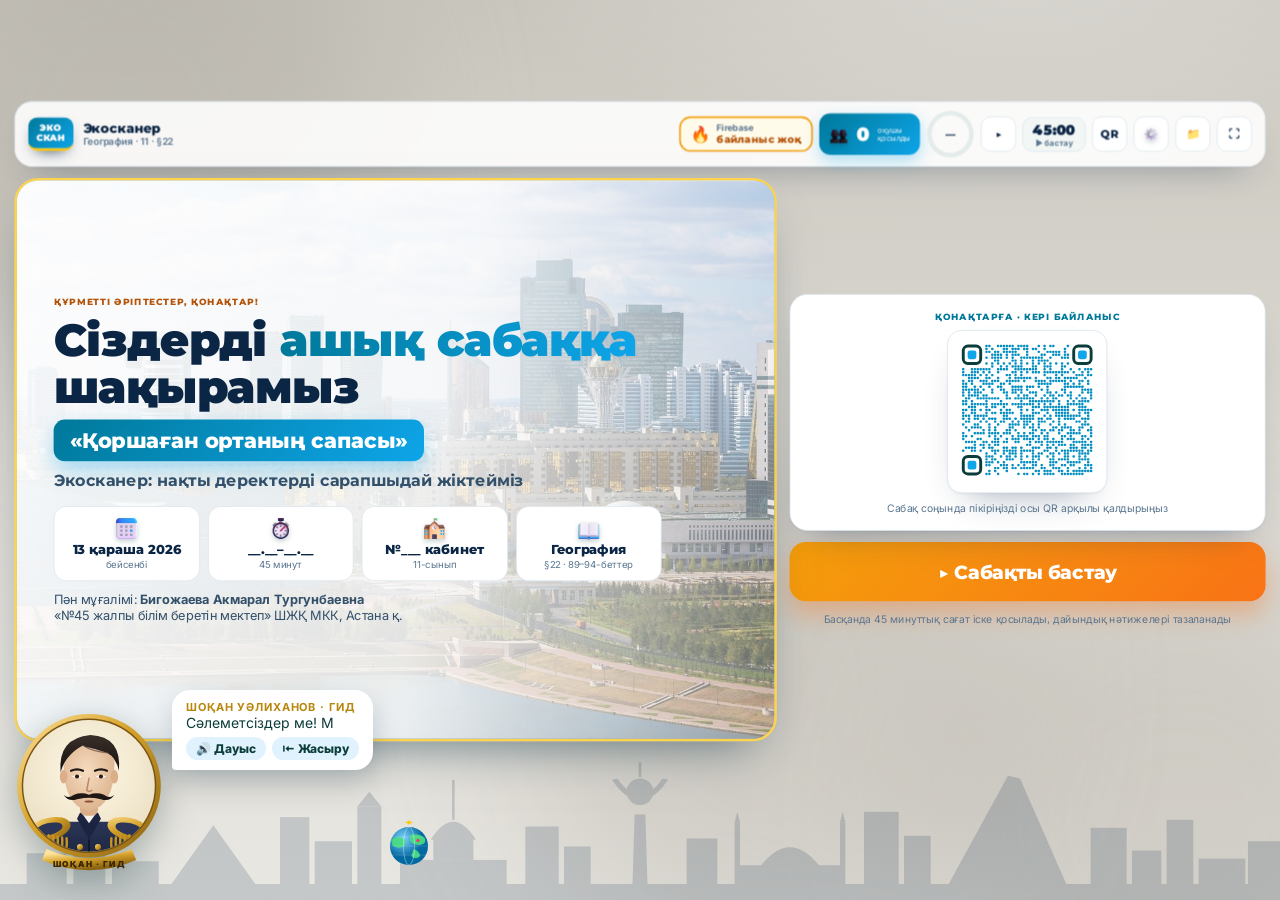
==== commit acd09224: "Сабақ жаңа ағынмен: сәлемдесу (Экоауа райы) → үй тапсырмасы → бейне (тақырып+мақсат) → 6 спикер (орт" ====
--- a/index.html
+++ b/index.html
@@ -48,6 +48,9 @@
 <div class="toast" id="toast"></div>
 
 <script src="vendor/qrcode.js"></script>
+<script src="vendor/d3-array.min.js"></script>
+<script src="vendor/d3-geo.min.js"></script>
+<script src="vendor/topojson-client.min.js"></script>
 <script src="data.js"></script>
 <script src="live.js"></script>
 <script src="emo.js"></script>
--- a/scan.css
+++ b/scan.css
@@ -198,3 +198,77 @@
 .stu-s>span{color:#00799A;font-weight:900}
 .stu-t{grid-column:1/3;font-size:13px;font-weight:700;color:#7A4A00}
 .task .stu{grid-column:1/3}
+
+/* Кезеңнің басы — көк мәтін (мұғалім дауыстап оқиды), ұсақ мета, сосын іс-әрекет */
+.hd.hd2{background:#fff!important;color:#13233a!important;border:2px solid #CDE7EE;box-shadow:0 14px 30px -24px rgba(0,74,92,.6);padding:14px 22px 14px}
+.hd.hd2::after{display:none}
+.hd.hd2 h2{color:#0369A1;font-size:34px;margin-top:0;line-height:1.1}
+.hd.hd2 h2 .ph2{color:#0E7490;font-weight:700}
+.hd.hd2 .meta{display:flex;flex-wrap:wrap;gap:6px 8px;margin-top:8px}
+.hd.hd2 .meta span{font-size:13.5px;font-weight:600;color:#3d5560;background:#F1F7F9;border-radius:99px;padding:4px 11px}
+.hd.hd2 .meta b{color:#004A5C}
+.hd.hd2 p{color:#2c4450;font-size:16.5px;margin-top:8px}
+.hd.hd2 p b{color:#0369A1}
+.hd.hd2 .scirow{margin-top:10px}
+.keyc{margin-top:8px;background:#FFF7E6!important;border:2px solid #F5B700;font-size:14px;line-height:1.45}
+.keyc b{color:#7A4A00}
+
+/* ===== жаңа құрылым: сәлемдесу, бейне→мақсат, глобус, постер, рейтинг ===== */
+.wel3{display:grid;grid-template-columns:1.15fr 1fr;gap:16px;min-height:0}
+.mood h3,.wel3 h3{font-size:22px;color:#004A5C;margin-bottom:6px}
+.moodb{display:grid;grid-template-columns:repeat(4,1fr);gap:12px;margin-top:14px}
+.moodb button{border:0;border-radius:20px;background:#F1FAFB;padding:16px 8px;display:flex;flex-direction:column;align-items:center;gap:6px;cursor:pointer;font:700 18px var(--d,inherit);color:#004A5C;box-shadow:0 8px 20px -14px rgba(0,74,92,.6);transition:transform .15s}
+.moodb button:active{transform:scale(.96)}
+.moodb i{font-style:normal;font-size:58px;line-height:1}
+.moodb b{font-size:30px;color:#0369A1}
+.wgr{display:grid;grid-template-columns:repeat(3,1fr);gap:10px}
+.wgr>div{border-top:5px solid var(--gc);background:#F8FCFD;border-radius:12px;padding:8px 10px;font-size:14px}
+.wgr ol{margin:6px 0 0 18px;line-height:1.35}.wgr em{font-style:normal;font-size:11.5px;color:#64748B}
+.wqr{display:flex;align-items:center;gap:12px;margin-top:12px}.wqr .qrbox{width:110px}
+.vid2{display:grid;grid-template-columns:1.5fr 1fr;gap:16px;min-height:0}
+.vid2 video{width:100%;max-height:62vh;border-radius:14px;background:#000}
+.goalc{display:flex;flex-direction:column;justify-content:center;gap:6px}
+.goalc #goalBtn{align-self:center;font-size:20px;padding:16px 26px}
+.goalin h3{font-size:24px;color:#0369A1;line-height:1.15}.goalin p{font-size:15.5px;line-height:1.4}.goalin .tier{margin:3px 0}
+.goalin .lbl{margin-top:8px}
+.glb{display:grid;grid-template-columns:1.25fr 1fr;gap:16px;min-height:0}
+.glc{position:relative;padding:0;overflow:hidden;background:radial-gradient(circle at 50% 45%,#0B3B52,#04111A 75%);min-height:56vh}
+.glc canvas{width:100%;height:100%;display:block;position:absolute;inset:0}
+.gltop{position:absolute;left:14px;right:14px;top:12px;display:flex;gap:8px;align-items:center;z-index:2}
+.gltop span{background:rgba(255,255,255,.92);color:#004A5C;font-weight:800;border-radius:99px;padding:6px 14px;font-size:15px}
+.gltop button{margin-left:auto;border:0;border-radius:50%;width:34px;height:34px;background:rgba(255,255,255,.85);cursor:pointer;font-size:16px}
+.glside{display:flex;flex-direction:column;gap:12px;min-height:0}
+.glstart h3{font-size:26px;color:#004A5C}.glstart p{font-size:16px;margin:8px 0 14px;line-height:1.45}
+.glq h3{font-size:24px;line-height:1.2;color:#0B2545;margin:6px 0 10px}
+.glp{font-weight:800;color:#0369A1;font-size:16px}.glp small{display:block;font-weight:600;color:#64748B;font-size:12.5px;margin-top:2px}
+.glwho{min-height:52px;display:flex;align-items:center;margin-bottom:10px}
+.glwho span{font-size:22px;font-weight:800;border-radius:14px;padding:8px 16px;background:#fff;border:3px solid var(--gc,#00799A)}
+.glwho span small{font-size:14px;color:#64748B;margin-left:6px}.glwho .spin{opacity:.75}
+.glo{display:grid;grid-template-columns:1fr 1fr;gap:10px}
+.glo button{border:2px solid #CDE7EE;background:#fff;border-radius:14px;padding:14px 12px;font:700 17px var(--d,inherit);color:#0B2545;cursor:pointer;text-align:left;line-height:1.2}
+.glo button:not(:disabled):hover{border-color:#00799A;background:#F1FAFB}
+.glo button:disabled{cursor:default;opacity:.85}
+.glo button.ok{background:#DCFCE7;border-color:#16A34A;opacity:1}.glo button.no{background:#FEE2E2;border-color:#DC2626;opacity:1}
+.glres{margin:12px 0 10px;font-size:19px;font-weight:800;border-radius:12px;padding:10px 14px;animation:rise .35s ease both}
+.glres.ok{background:#DCFCE7;color:#166534}.glres.no{background:#FEE2E2;color:#991B1B}.glres small{display:block;font-size:12.5px;font-weight:600;opacity:.8;margin-top:2px}
+.glg #glG{display:grid;grid-template-columns:repeat(3,1fr);gap:8px;margin-top:6px}
+.glg #glG div{border-top:5px solid var(--gc);background:#F8FCFD;border-radius:12px;padding:8px;text-align:center}
+.glg #glG span{display:block;font-weight:700;font-size:14px}.glg #glG b{font-size:30px;color:#0369A1}
+.spknow{display:flex;align-items:baseline;gap:12px;background:linear-gradient(90deg,#004A5C,#00799A);color:#fff;border-radius:16px;padding:10px 18px;margin-bottom:10px;animation:rise .35s ease both}
+.spknow b{font-size:26px}.spknow span{font-size:16px;opacity:.9}
+#lnav [data-sp].on{background:#E0F2FE;outline:3px solid #0369A1}
+.ptim{display:flex;flex-wrap:wrap;gap:8px;align-items:center;margin-bottom:10px}
+.ptim button{border:0;border-radius:99px;padding:8px 14px;font-weight:800;cursor:pointer;background:#E8F6F8;color:#004A5C;border-bottom:4px solid var(--gc,#00799A)}
+.ptim .sptim{font-weight:800;font-size:20px;color:#004A5C;margin-left:6px}
+.sum3{display:grid;grid-template-columns:1fr 1.15fr;gap:16px;min-height:0}
+.meds{display:grid;grid-template-columns:1fr 1fr;gap:10px}
+.med{display:flex;gap:10px;align-items:center;background:linear-gradient(135deg,#FFFBEB,#FEF3C7);border:2px solid #F5B700;border-radius:16px;padding:10px 12px;animation:rise .4s ease both}
+.med i{font-style:normal;font-size:40px;line-height:1}.med small{display:block;font-weight:800;color:#92400E;font-size:12.5px;text-transform:uppercase;letter-spacing:.04em}
+.med b{display:block;font-size:20px;color:#0B2545;line-height:1.1}.med span{font-size:13px;color:#475569}
+.allr{max-height:58vh;overflow:auto}.allr table{width:100%;border-collapse:collapse;font-size:15px}
+.allr th{position:sticky;top:0;background:#004A5C;color:#fff;text-align:left;padding:6px 8px}
+.allr td{padding:5px 8px;border-bottom:1px solid #E2E8F0}.allr tr:nth-child(-n+4) td{font-weight:800}
+.glside{overflow:auto}.glside>.card{flex:none;height:auto}
+.glb{align-items:stretch}
+.meds{gap:8px}.med{padding:6px 10px}.med i{font-size:30px}.med b{font-size:18px}
+.sum3>.card:first-child{overflow:auto}
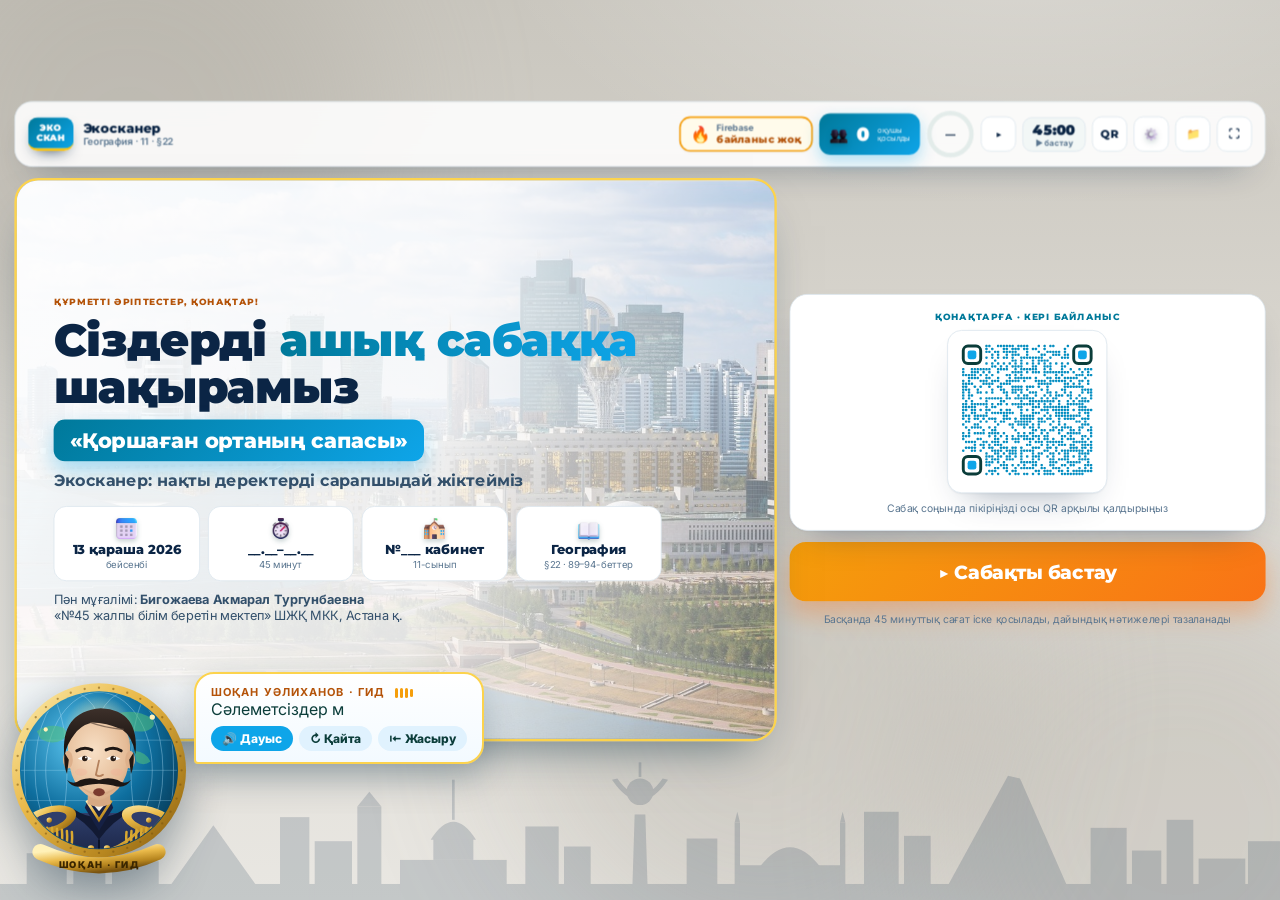
==== commit 4f0ae4af: "Жаңа дауысты бейне, 3D глобус, Шоқанның жаңа бейнесі мен дауысы, экранға сыйдыру - «Экосканер» бейне" ====
--- a/index.html
+++ b/index.html
@@ -7,6 +7,8 @@
 <meta name="description" content="География, 11-сынып, §22 «Қоршаған ортаның сапасы». Ашық сабақ: Экосканер — нақты деректерді жіктейміз.">
 <link rel="preconnect" href="https://fonts.googleapis.com"><link rel="preconnect" href="https://fonts.gstatic.com" crossorigin>
 <link href="https://fonts.googleapis.com/css2?family=Montserrat:wght@600;700;800;900&family=Inter:wght@400;500;600;700;800&display=swap" rel="stylesheet">
+<script type="importmap">{"imports":{"three":"./vendor/three.module.min.js"}}</script>
+<link rel="stylesheet" href="vendor/geo-fonts.css">
 <link rel="stylesheet" href="style.css">
 <link rel="stylesheet" href="scan.css">
 <link rel="stylesheet" href="astana.css">
--- a/vendor/geo-fonts.css
+++ b/vendor/geo-fonts.css
@@ -0,0 +1,18 @@
+@font-face{font-family:'Montserrat';font-style:normal;font-weight:700;font-display:swap;src:url(fonts2/montserrat-cyrillic-ext-700-normal.woff2) format('woff2');unicode-range:U+0460-052F,U+1C80-1C8A,U+20B4,U+2DE0-2DFF,U+A640-A69F,U+FE2E-FE2F}
+@font-face{font-family:'Montserrat';font-style:normal;font-weight:700;font-display:swap;src:url(fonts2/montserrat-cyrillic-700-normal.woff2) format('woff2');unicode-range:U+0301,U+0400-045F,U+0490-0491,U+04B0-04B1,U+2116}
+@font-face{font-family:'Montserrat';font-style:normal;font-weight:700;font-display:swap;src:url(fonts2/montserrat-latin-700-normal.woff2) format('woff2');unicode-range:U+0000-00FF,U+0131,U+0152-0153,U+02BB-02BC,U+02C6,U+02DA,U+02DC,U+0304,U+0308,U+0329,U+2000-206F,U+20AC,U+2122,U+2191,U+2193,U+2212,U+2215,U+FEFF,U+FFFD}
+@font-face{font-family:'Montserrat';font-style:normal;font-weight:800;font-display:swap;src:url(fonts2/montserrat-cyrillic-ext-800-normal.woff2) format('woff2');unicode-range:U+0460-052F,U+1C80-1C8A,U+20B4,U+2DE0-2DFF,U+A640-A69F,U+FE2E-FE2F}
+@font-face{font-family:'Montserrat';font-style:normal;font-weight:800;font-display:swap;src:url(fonts2/montserrat-cyrillic-800-normal.woff2) format('woff2');unicode-range:U+0301,U+0400-045F,U+0490-0491,U+04B0-04B1,U+2116}
+@font-face{font-family:'Montserrat';font-style:normal;font-weight:800;font-display:swap;src:url(fonts2/montserrat-latin-800-normal.woff2) format('woff2');unicode-range:U+0000-00FF,U+0131,U+0152-0153,U+02BB-02BC,U+02C6,U+02DA,U+02DC,U+0304,U+0308,U+0329,U+2000-206F,U+20AC,U+2122,U+2191,U+2193,U+2212,U+2215,U+FEFF,U+FFFD}
+@font-face{font-family:'Montserrat';font-style:normal;font-weight:900;font-display:swap;src:url(fonts2/montserrat-cyrillic-ext-900-normal.woff2) format('woff2');unicode-range:U+0460-052F,U+1C80-1C8A,U+20B4,U+2DE0-2DFF,U+A640-A69F,U+FE2E-FE2F}
+@font-face{font-family:'Montserrat';font-style:normal;font-weight:900;font-display:swap;src:url(fonts2/montserrat-cyrillic-900-normal.woff2) format('woff2');unicode-range:U+0301,U+0400-045F,U+0490-0491,U+04B0-04B1,U+2116}
+@font-face{font-family:'Montserrat';font-style:normal;font-weight:900;font-display:swap;src:url(fonts2/montserrat-latin-900-normal.woff2) format('woff2');unicode-range:U+0000-00FF,U+0131,U+0152-0153,U+02BB-02BC,U+02C6,U+02DA,U+02DC,U+0304,U+0308,U+0329,U+2000-206F,U+20AC,U+2122,U+2191,U+2193,U+2212,U+2215,U+FEFF,U+FFFD}
+@font-face{font-family:'Nunito';font-style:normal;font-weight:600;font-display:swap;src:url(fonts2/nunito-cyrillic-ext-600-normal.woff2) format('woff2');unicode-range:U+0460-052F,U+1C80-1C8A,U+20B4,U+2DE0-2DFF,U+A640-A69F,U+FE2E-FE2F}
+@font-face{font-family:'Nunito';font-style:normal;font-weight:600;font-display:swap;src:url(fonts2/nunito-cyrillic-600-normal.woff2) format('woff2');unicode-range:U+0301,U+0400-045F,U+0490-0491,U+04B0-04B1,U+2116}
+@font-face{font-family:'Nunito';font-style:normal;font-weight:600;font-display:swap;src:url(fonts2/nunito-latin-600-normal.woff2) format('woff2');unicode-range:U+0000-00FF,U+0131,U+0152-0153,U+02BB-02BC,U+02C6,U+02DA,U+02DC,U+0304,U+0308,U+0329,U+2000-206F,U+20AC,U+2122,U+2191,U+2193,U+2212,U+2215,U+FEFF,U+FFFD}
+@font-face{font-family:'Nunito';font-style:normal;font-weight:700;font-display:swap;src:url(fonts2/nunito-cyrillic-ext-700-normal.woff2) format('woff2');unicode-range:U+0460-052F,U+1C80-1C8A,U+20B4,U+2DE0-2DFF,U+A640-A69F,U+FE2E-FE2F}
+@font-face{font-family:'Nunito';font-style:normal;font-weight:700;font-display:swap;src:url(fonts2/nunito-cyrillic-700-normal.woff2) format('woff2');unicode-range:U+0301,U+0400-045F,U+0490-0491,U+04B0-04B1,U+2116}
+@font-face{font-family:'Nunito';font-style:normal;font-weight:700;font-display:swap;src:url(fonts2/nunito-latin-700-normal.woff2) format('woff2');unicode-range:U+0000-00FF,U+0131,U+0152-0153,U+02BB-02BC,U+02C6,U+02DA,U+02DC,U+0304,U+0308,U+0329,U+2000-206F,U+20AC,U+2122,U+2191,U+2193,U+2212,U+2215,U+FEFF,U+FFFD}
+@font-face{font-family:'Nunito';font-style:normal;font-weight:800;font-display:swap;src:url(fonts2/nunito-cyrillic-ext-800-normal.woff2) format('woff2');unicode-range:U+0460-052F,U+1C80-1C8A,U+20B4,U+2DE0-2DFF,U+A640-A69F,U+FE2E-FE2F}
+@font-face{font-family:'Nunito';font-style:normal;font-weight:800;font-display:swap;src:url(fonts2/nunito-cyrillic-800-normal.woff2) format('woff2');unicode-range:U+0301,U+0400-045F,U+0490-0491,U+04B0-04B1,U+2116}
+@font-face{font-family:'Nunito';font-style:normal;font-weight:800;font-display:swap;src:url(fonts2/nunito-latin-800-normal.woff2) format('woff2');unicode-range:U+0000-00FF,U+0131,U+0152-0153,U+02BB-02BC,U+02C6,U+02DA,U+02DC,U+0304,U+0308,U+0329,U+2000-206F,U+20AC,U+2122,U+2191,U+2193,U+2212,U+2215,U+FEFF,U+FFFD}
--- a/scan.css
+++ b/scan.css
@@ -188,12 +188,12 @@
 /* «Сен не істейсің?» — оқушыға нұсқау жолағы */
 .stu{display:grid;grid-template-columns:auto 1fr;gap:6px 14px;align-items:center;background:#fff;border:2px solid #00799A;border-radius:18px;padding:10px 14px;margin:10px 0 12px;box-shadow:0 6px 18px rgba(0,74,92,.10)}
 .stu-l{display:flex;flex-direction:column;gap:5px}
-.stu-l b{font-size:clamp(15px,1.25vw,19px);color:#004A5C;white-space:nowrap}
+.stu-l b{font-size:18px;color:#004A5C;white-space:nowrap}
 .stu-l span{display:flex;gap:5px;flex-wrap:wrap}
 .stu-l em{font-style:normal;font-size:12.5px;font-weight:800;border-radius:99px;padding:3px 9px;background:#E8F6F8;color:#004A5C;white-space:nowrap}
 .stu-l em.tel{background:#FDE68A;color:#7A4A00}.stu-l em.none{background:#FEE2E2;color:#991B1B}.stu-l em.paper{background:#E0E7FF;color:#3730A3}.stu-l em.poster{background:#FFEDD5;color:#9A3412}
 .stu-s{display:flex;align-items:center;gap:8px;flex-wrap:wrap}
-.stu-s>div{display:flex;align-items:center;gap:8px;background:#F1FAFB;border-radius:12px;padding:7px 12px;font-weight:700;font-size:clamp(14px,1.15vw,18px);line-height:1.2;animation:rise .45s ease both}
+.stu-s>div{display:flex;align-items:center;gap:8px;background:#F1FAFB;border-radius:12px;padding:7px 12px;font-weight:700;font-size:16px;line-height:1.2;animation:rise .45s ease both}
 .stu-s i{font-style:normal;flex:none;width:26px;height:26px;border-radius:50%;background:#00799A;color:#fff;display:grid;place-items:center;font-weight:900}
 .stu-s>span{color:#00799A;font-weight:900}
 .stu-t{grid-column:1/3;font-size:13px;font-weight:700;color:#7A4A00}
@@ -225,14 +225,14 @@
 .wgr>div{border-top:5px solid var(--gc);background:#F8FCFD;border-radius:12px;padding:8px 10px;font-size:14px}
 .wgr ol{margin:6px 0 0 18px;line-height:1.35}.wgr em{font-style:normal;font-size:11.5px;color:#64748B}
 .wqr{display:flex;align-items:center;gap:12px;margin-top:12px}.wqr .qrbox{width:110px}
-.vid2{display:grid;grid-template-columns:1.5fr 1fr;gap:16px;min-height:0}
-.vid2 video{width:100%;max-height:62vh;border-radius:14px;background:#000}
+.vid2{display:grid;grid-template-columns:2.2fr 1fr;gap:16px;min-height:0}
+.vid2 video{width:100%;max-height:100%;border-radius:14px;background:#000}
 .goalc{display:flex;flex-direction:column;justify-content:center;gap:6px}
 .goalc #goalBtn{align-self:center;font-size:20px;padding:16px 26px}
 .goalin h3{font-size:24px;color:#0369A1;line-height:1.15}.goalin p{font-size:15.5px;line-height:1.4}.goalin .tier{margin:3px 0}
 .goalin .lbl{margin-top:8px}
 .glb{display:grid;grid-template-columns:1.25fr 1fr;gap:16px;min-height:0}
-.glc{position:relative;padding:0;overflow:hidden;background:radial-gradient(circle at 50% 45%,#0B3B52,#04111A 75%);min-height:56vh}
+.glc{position:relative;padding:0;overflow:hidden;background:radial-gradient(circle at 50% 45%,#0B3B52,#04111A 75%);min-height:0;height:100%}
 .glc canvas{width:100%;height:100%;display:block;position:absolute;inset:0}
 .gltop{position:absolute;left:14px;right:14px;top:12px;display:flex;gap:8px;align-items:center;z-index:2}
 .gltop span{background:rgba(255,255,255,.92);color:#004A5C;font-weight:800;border-radius:99px;padding:6px 14px;font-size:15px}
@@ -265,7 +265,7 @@
 .med{display:flex;gap:10px;align-items:center;background:linear-gradient(135deg,#FFFBEB,#FEF3C7);border:2px solid #F5B700;border-radius:16px;padding:10px 12px;animation:rise .4s ease both}
 .med i{font-style:normal;font-size:40px;line-height:1}.med small{display:block;font-weight:800;color:#92400E;font-size:12.5px;text-transform:uppercase;letter-spacing:.04em}
 .med b{display:block;font-size:20px;color:#0B2545;line-height:1.1}.med span{font-size:13px;color:#475569}
-.allr{max-height:58vh;overflow:auto}.allr table{width:100%;border-collapse:collapse;font-size:15px}
+.allr{max-height:520px;overflow:auto}.allr table{width:100%;border-collapse:collapse;font-size:15px}
 .allr th{position:sticky;top:0;background:#004A5C;color:#fff;text-align:left;padding:6px 8px}
 .allr td{padding:5px 8px;border-bottom:1px solid #E2E8F0}.allr tr:nth-child(-n+4) td{font-weight:800}
 .glside{overflow:auto}.glside>.card{flex:none;height:auto}
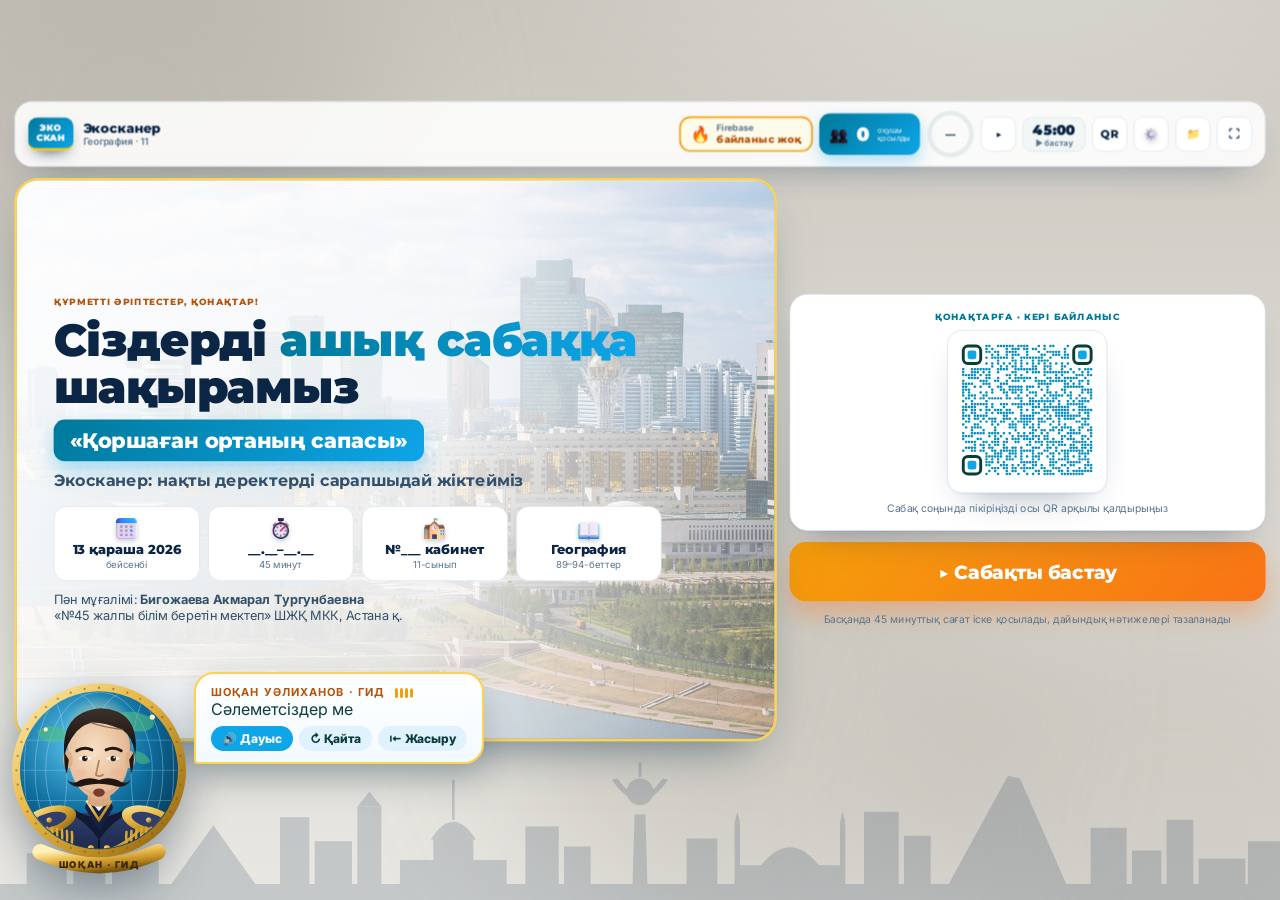
==== commit 1efbb9c0: "Барлық беттерден параграф (§) белгілері алынды Co-Authored-By: Claude Opus 5.5 <noreply@anthropic.co" ====
--- a/index.html
+++ b/index.html
@@ -4,7 +4,7 @@
 <meta charset="utf-8">
 <meta name="viewport" content="width=device-width, initial-scale=1">
 <title>Экосканер · Қоршаған ортаның сапасы · География 11</title>
-<meta name="description" content="География, 11-сынып, §22 «Қоршаған ортаның сапасы». Ашық сабақ: Экосканер — нақты деректерді жіктейміз.">
+<meta name="description" content="География, 11-сынып, «Қоршаған ортаның сапасы». Ашық сабақ: Экосканер — нақты деректерді жіктейміз.">
 <link rel="preconnect" href="https://fonts.googleapis.com"><link rel="preconnect" href="https://fonts.gstatic.com" crossorigin>
 <link href="https://fonts.googleapis.com/css2?family=Montserrat:wght@600;700;800;900&family=Inter:wght@400;500;600;700;800&display=swap" rel="stylesheet">
 <script type="importmap">{"imports":{"three":"./vendor/three.module.min.js"}}</script>
@@ -19,7 +19,7 @@
 <div id="stageWrap">
   <div id="canvas">
     <header class="bar">
-      <div class="case"><span class="case-no">ЭКО<br>СКАН</span><span class="case-t"><b>Экосканер</b><small>География · 11 · §22</small></span></div>
+      <div class="case"><span class="case-no">ЭКО<br>СКАН</span><span class="case-t"><b>Экосканер</b><small>География · 11</small></span></div>
       <nav class="road" id="road"></nav>
       <div class="bar-r">
         <div class="fb-chip" id="fbChip" title="Firebase"><i>🔥</i><small>Firebase<br><b id="fbS">тексерілуде…</b></small></div>
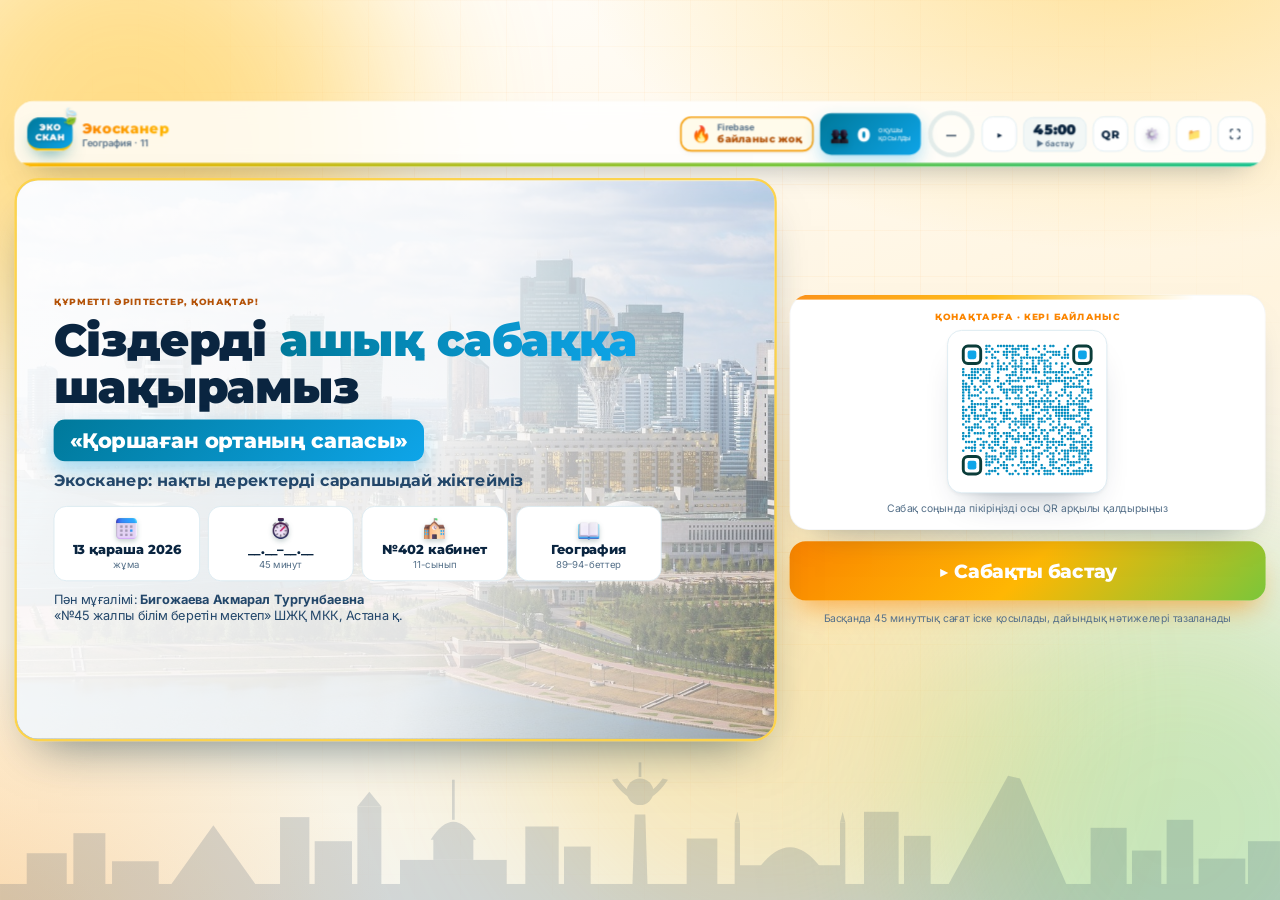
==== commit e667d12e: "Экосканер: жаңа жарқын «Тірі табиғат» дизайны; жұма, №402 кабинет (сайт, ҚМЖ, презентация) Co-Author" ====
--- a/index.html
+++ b/index.html
@@ -12,9 +12,11 @@
 <link rel="stylesheet" href="style.css">
 <link rel="stylesheet" href="scan.css">
 <link rel="stylesheet" href="astana.css">
+<link rel="stylesheet" href="theme.css">
 </head>
 <body>
 <div class="aurora" aria-hidden="true"><i></i><i></i><i></i></div>
+<div class="eco-fx" aria-hidden="true"><span>🍃</span><span>💧</span><span>🌱</span><span>☁️</span><span>🍃</span><span>💧</span><span>🌿</span><span>☀️</span></div>
 
 <div id="stageWrap">
   <div id="canvas">
--- a/style.css
+++ b/style.css
@@ -272,3 +272,12 @@
 
 .facts{gap:10px}.facts div{padding:10px 12px 10px 70px!important;min-height:0}.fi{left:10px;margin-top:-24px}.fi .e3{height:48px}.facts b{font-size:24px}
 .bs{min-height:0;overflow:hidden}.bs .facts div{min-height:0}.bs .facts small{display:none}
+/* Уақыт бітті — жұмсақ хабар жолағы (бетті жаппайды, өзі ауыспайды) */
+#over.overbar{position:fixed;inset:auto 0 96px 0;display:flex;justify-content:center;background:none;backdrop-filter:none;pointer-events:none;z-index:60}
+#over.overbar[hidden]{display:none}
+#over .obar{pointer-events:auto;display:flex;align-items:center;gap:14px;background:#fff;border-radius:22px;padding:12px 14px 12px 18px;box-shadow:0 18px 50px rgba(10,40,60,.28);border:3px solid #FF8A3D;animation:obIn .45s cubic-bezier(.2,1.4,.4,1)}
+#over .obar .ob-ic{font-size:30px;animation:obRing 1s ease-in-out 3}
+#over .obar b{display:block;font-size:18px}#over .obar small{display:block;color:#56707e;font-weight:700}
+#over .obar .btn{padding:10px 16px;font-size:15px}#over .ob-x{border:0;background:#f1f5f9;border-radius:50%;width:32px;height:32px;cursor:pointer}
+@keyframes obIn{from{transform:translateY(40px);opacity:0}}@keyframes obRing{25%{transform:rotate(-14deg)}75%{transform:rotate(14deg)}}
+#allr tr.miss td.mi{color:#B45309;font-weight:800;font-size:.85em}#allr td.mi{color:#0E8F6F;font-size:.85em}
--- a/theme.css
+++ b/theme.css
@@ -0,0 +1,114 @@
+/* ==========================================================================
+   ЭКОСКАНЕР · «Тірі табиғат» жарқын тақырыбы
+   Сабақтың 4 бөлігі — табиғаттың 4 бояуы:
+   1 Ұйымдастыру — 🌅 Таң (күн-қызғылт сары) · 2 Жаңа сабақ — 🌿 Орман (изумруд)
+   3 Тексеру — 💧 Су мен аспан (көгілдір) · 4 Қорытынды — 🌱 Жер мен өркен (жасыл-лайм)
+   ========================================================================== */
+:root{
+  --ink:#0A2540;--ink2:#23476A;--mut:#557089;--line:#D8E9F0;--bg:#F3FBFF;
+  --em:#00A884;--em2:#00C2A8;--sky:#1E9BF0;--amb:#FFB703;--red:#F0544F;
+  --leaf:#7BC63A;--sun:#FFB703;--sun2:#FB8500;--aqua:#00B4D8;--deep:#0077B6;--rose:#FF5D8F;
+  --pc:#00A884;--pc2:#1E9BF0;--pcs:#E3FAF3;   /* бөлік бояуы (төменде ауысады) */
+  --eco:linear-gradient(90deg,#FFB703,#7BC63A 30%,#00C2A8 55%,#1E9BF0 80%,#7B5CFA);
+  --sh:0 2px 4px rgba(10,37,64,.05),0 24px 48px -28px rgba(10,37,64,.45);
+}
+body[data-part="0"],body[data-part="1"]{--pc:#FB8500;--pc2:#FFB703;--pcs:#FFF4DE}
+body[data-part="2"]{--pc:#00A884;--pc2:#00C2A8;--pcs:#E1FAF2}
+body[data-part="3"]{--pc:#0077B6;--pc2:#00B4D8;--pcs:#E2F5FD}
+body[data-part="4"]{--pc:#3E9B2F;--pc2:#7BC63A;--pcs:#EEF9E2}
+
+/* ---------- фон: жарқын аврора + сканер торы + жүгіретін сканер сызығы ---------- */
+body .aurora,body[data-part] .aurora{background:
+  radial-gradient(900px 520px at 88% -8%,color-mix(in srgb,var(--pc2) 38%,transparent),transparent 62%),
+  radial-gradient(800px 560px at -6% 108%,color-mix(in srgb,var(--pc) 30%,transparent),transparent 60%),
+  linear-gradient(160deg,#FFFFFF 0%,var(--pcs) 55%,#EAF6FF 100%)!important;transition:background 1s}
+body .aurora i,body[data-part] .aurora i{opacity:.45!important;filter:blur(90px)}
+body .aurora i:nth-child(1){background:var(--pc2)!important}
+body .aurora i:nth-child(2){background:#7BC63A!important;opacity:.32!important}
+body .aurora i:nth-child(3){background:#FFB703!important;opacity:.22!important}
+.aurora::before{content:"";position:absolute;inset:0;opacity:.55;
+  background-image:linear-gradient(color-mix(in srgb,var(--pc) 9%,transparent) 1px,transparent 1px),linear-gradient(90deg,color-mix(in srgb,var(--pc) 9%,transparent) 1px,transparent 1px);
+  background-size:46px 46px;-webkit-mask-image:radial-gradient(ellipse at 50% 40%,#000 30%,transparent 78%);mask-image:radial-gradient(ellipse at 50% 40%,#000 30%,transparent 78%)}
+.aurora::after{content:"";position:absolute;left:0;right:0;height:140px;top:-160px;
+  background:linear-gradient(180deg,transparent,color-mix(in srgb,var(--pc2) 16%,transparent) 70%,color-mix(in srgb,var(--pc2) 45%,transparent) 99%,transparent);
+  animation:scanY 9s cubic-bezier(.45,0,.55,1) infinite}
+@keyframes scanY{0%{top:-160px}100%{top:110vh}}
+/* Астана силуэті — бөлік бояуымен */
+body::after,body[data-part]::after{opacity:.14!important;filter:hue-rotate(0deg) saturate(1.4)}
+
+/* ---------- қалқып жүрген табиғат белгілері ---------- */
+.eco-fx{position:fixed;inset:0;z-index:0;pointer-events:none;overflow:hidden}
+.eco-fx span{position:absolute;bottom:-60px;font-size:30px;opacity:.0;animation:ecoUp linear infinite;filter:drop-shadow(0 6px 10px rgba(0,60,80,.15))}
+.eco-fx span:nth-child(1){left:4%;animation-duration:26s;animation-delay:-2s}
+.eco-fx span:nth-child(2){left:14%;animation-duration:31s;animation-delay:-14s;font-size:22px}
+.eco-fx span:nth-child(3){left:27%;animation-duration:28s;animation-delay:-8s}
+.eco-fx span:nth-child(4){left:43%;animation-duration:34s;animation-delay:-20s;font-size:24px}
+.eco-fx span:nth-child(5){left:61%;animation-duration:29s;animation-delay:-5s}
+.eco-fx span:nth-child(6){left:74%;animation-duration:33s;animation-delay:-17s;font-size:22px}
+.eco-fx span:nth-child(7){left:86%;animation-duration:27s;animation-delay:-11s}
+.eco-fx span:nth-child(8){left:95%;animation-duration:36s;animation-delay:-24s;font-size:20px}
+@keyframes ecoUp{0%{transform:translateY(0) rotate(0);opacity:0}10%{opacity:.5}85%{opacity:.4}100%{transform:translateY(-115vh) rotate(260deg);opacity:0}}
+
+/* ---------- жоғарғы жолақ ---------- */
+.bar{background:rgba(255,255,255,.82);border:0;border-radius:24px;position:relative;overflow:hidden;box-shadow:0 18px 40px -26px rgba(10,37,64,.5),inset 0 0 0 1px rgba(255,255,255,.9)}
+.bar::after{content:"";position:absolute;left:0;right:0;bottom:0;height:5px;background:var(--eco);background-size:200% 100%;animation:ecoFlow 8s linear infinite}
+@keyframes ecoFlow{to{background-position:200% 0}}
+.case-no{background:conic-gradient(from 200deg,#00C2A8,#1E9BF0,#7BC63A,#FFB703,#00C2A8);color:#fff;text-shadow:0 1px 2px rgba(0,0,0,.25);border-radius:16px;box-shadow:0 10px 22px -10px rgba(0,120,140,.8);position:relative}
+.case-no::after{content:"🍃";position:absolute;right:-10px;top:-12px;font-size:20px;animation:leafWag 3s ease-in-out infinite}
+@keyframes leafWag{50%{transform:rotate(18deg) translateY(-2px)}}
+.case-t b{background:linear-gradient(90deg,var(--pc),var(--pc2));-webkit-background-clip:text;background-clip:text;color:transparent;font-size:18px}
+.road .dots button{background:#E2EEF3}
+.road .dots button.done{background:color-mix(in srgb,var(--pc2) 55%,#fff)}
+.road .dots button.on{background:linear-gradient(90deg,var(--pc),var(--pc2));box-shadow:0 0 0 3px color-mix(in srgb,var(--pc2) 30%,transparent),0 0 16px var(--pc2)}
+.road .pt.on>b{color:var(--pc)}
+.ring .rf{stroke:var(--pc)}.ring.warn .rf{stroke:var(--sun2)}.ring.end .rf{stroke:var(--red)}
+#play.on{background:linear-gradient(135deg,var(--pc),var(--pc2));border-color:transparent}
+.clock.on{background:linear-gradient(135deg,var(--pc),var(--pc2))!important;color:#fff;border-color:transparent}.clock.on small{color:#fff}
+.ib{border-radius:14px;transition:transform .2s,box-shadow .2s}.ib:hover{transform:translateY(-2px);box-shadow:0 10px 18px -12px var(--pc)}
+
+/* ---------- кезең тақырыбы ---------- */
+.hd.hd2{background:linear-gradient(100deg,#fff 0%,#fff 60%,var(--pcs) 100%)!important;border:0!important;border-radius:26px;box-shadow:0 22px 44px -30px color-mix(in srgb,var(--pc) 80%,#000),inset 0 0 0 2px color-mix(in srgb,var(--pc2) 22%,#fff)!important;padding-left:30px!important}
+.hd.hd2::before{content:"";position:absolute;left:0;top:0;bottom:0;width:10px;background:linear-gradient(180deg,var(--pc2),var(--pc))}
+.hd.hd2 h2{background:linear-gradient(90deg,var(--ink) 0%,var(--pc) 60%,var(--pc2) 100%);-webkit-background-clip:text;background-clip:text;color:transparent!important}
+.hd.hd2 h2 .ph2{-webkit-text-fill-color:var(--pc);color:var(--pc)!important}
+.hd.hd2 .meta span{background:color-mix(in srgb,var(--pc2) 13%,#fff);color:var(--ink2)}
+.hd.hd2 .meta b{color:var(--pc)}
+.hd.hd2 p b{color:var(--pc)}
+
+/* ---------- «Сен не істейсің?» ---------- */
+.stu{border:0;background:linear-gradient(90deg,#fff,color-mix(in srgb,var(--pc2) 8%,#fff));box-shadow:0 16px 34px -26px color-mix(in srgb,var(--pc) 90%,#000),inset 0 0 0 2px color-mix(in srgb,var(--pc2) 45%,#fff);border-radius:22px}
+.stu-l b{color:var(--pc)}
+.stu-s>div{background:#fff;box-shadow:0 6px 14px -10px color-mix(in srgb,var(--pc) 70%,#000)}
+.stu-s i{background:linear-gradient(135deg,var(--pc),var(--pc2));box-shadow:0 4px 10px -4px var(--pc)}
+.stu-s>span{color:var(--pc2)}
+
+/* ---------- карточкалар ---------- */
+.card{border:0;border-radius:24px;box-shadow:0 22px 46px -32px rgba(10,37,64,.55),inset 0 0 0 1px rgba(10,37,64,.05);overflow:hidden}
+.card::before{content:"";position:absolute;left:0;right:0;top:0;height:6px;background:linear-gradient(90deg,var(--pc),var(--pc2),transparent 85%);opacity:.9}
+.card h3{color:var(--ink)}
+.card .lbl{color:var(--pc)}
+
+/* ---------- батырмалар ---------- */
+.btn{background:linear-gradient(135deg,var(--pc),var(--pc2));border-radius:14px;box-shadow:0 14px 26px -14px var(--pc);transition:transform .15s,box-shadow .2s,filter .2s}
+.btn:hover{transform:translateY(-2px);filter:saturate(1.15);box-shadow:0 18px 30px -14px var(--pc)}
+.btn:active{transform:translateY(0) scale(.98)}
+.btn.lt{background:#fff;color:var(--ink);box-shadow:inset 0 0 0 2px color-mix(in srgb,var(--pc2) 40%,#fff)}
+.btn.go{background:linear-gradient(135deg,#FB8500,#FFB703 50%,#7BC63A);color:#fff;box-shadow:0 18px 36px -12px rgba(251,133,0,.65)}
+.nav{border:0;box-shadow:0 12px 26px -18px rgba(10,37,64,.6),inset 0 0 0 2px #E2EEF3;border-radius:16px}
+.nav.pri{background:linear-gradient(135deg,var(--pc),var(--pc2));box-shadow:0 16px 30px -14px var(--pc);position:relative;overflow:hidden}
+.nav.pri::after{content:"";position:absolute;top:0;bottom:0;width:40%;left:-60%;background:linear-gradient(100deg,transparent,rgba(255,255,255,.55),transparent);animation:shine 3.6s ease-in-out infinite}
+@keyframes shine{60%,100%{left:130%}}
+.foot-c span{color:var(--pc)}
+
+/* ---------- шақырту беті (сабақ басы) ---------- */
+body[data-part="0"] .hd:not(.hd2),body[data-part="1"] .hd:not(.hd2){background:linear-gradient(120deg,#FB8500 0%,#FFB703 35%,#00C2A8 75%,#1E9BF0 100%)!important}
+.hd:not(.hd2){background:linear-gradient(120deg,var(--pc) 0%,var(--pc2) 60%,#1E9BF0 100%)!important}
+
+/* ---------- ұсақ бөлшектер ---------- */
+::selection{background:color-mix(in srgb,var(--pc2) 40%,#fff)}
+.toast{background:linear-gradient(135deg,var(--ink),#123d63)!important}
+@media (prefers-reduced-motion:reduce){.aurora::after,.eco-fx span,.nav.pri::after,.bar::after{animation:none!important;display:none}}
+/* спикер / бөлім қойындылары */
+.lnav button.on,#lnav [data-sp].on{background:linear-gradient(135deg,var(--pc),var(--pc2))!important;color:#fff!important;outline:none!important;border-color:transparent!important;box-shadow:0 14px 26px -12px var(--pc)!important;transform:translateY(-3px)}
+#lnav [data-sp].on small{color:#fff;opacity:.95}
+.lnav button{transition:transform .2s,box-shadow .2s}.lnav button:hover{transform:translateY(-2px)}
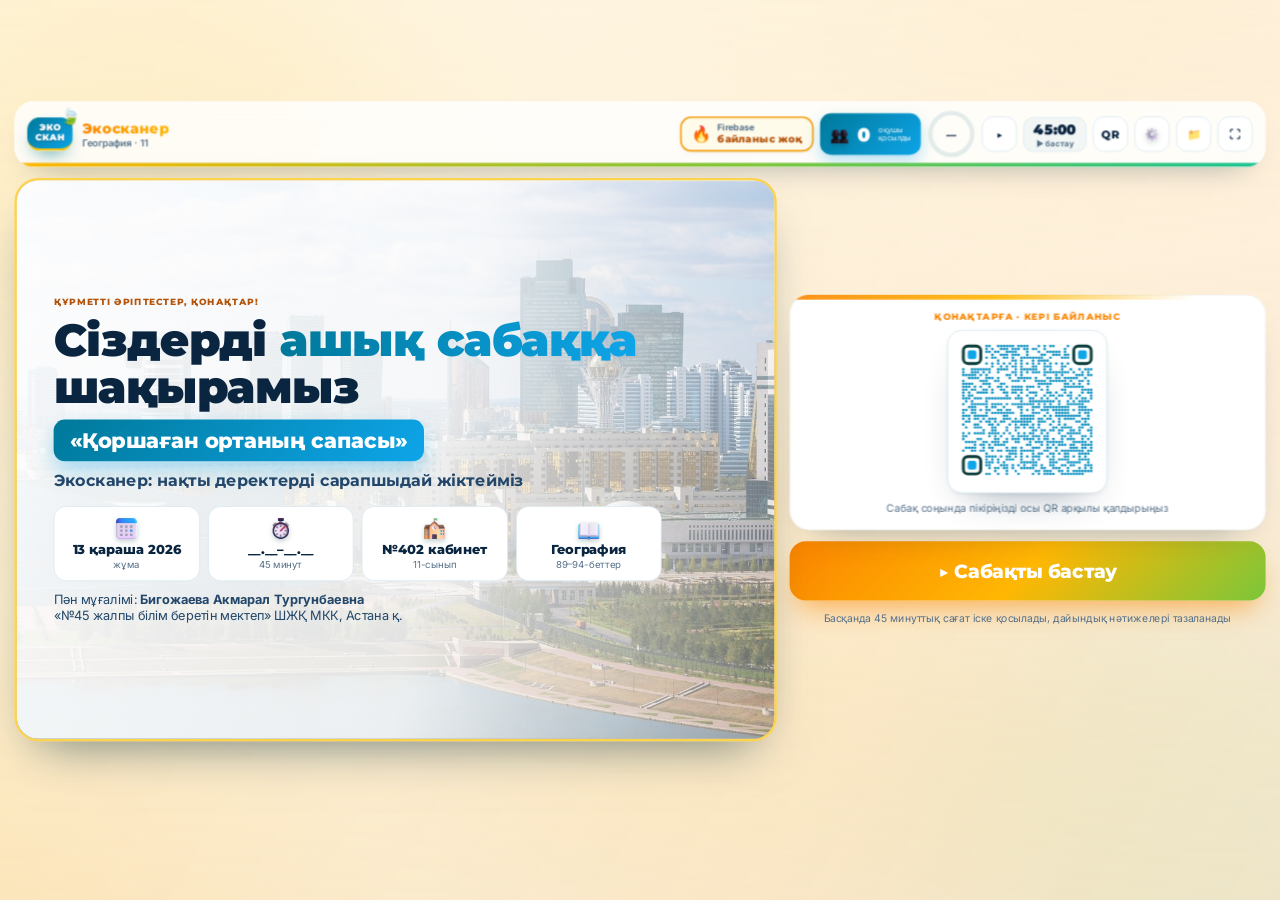
==== commit a445f370: "Экосканер: фонда Астананың 6 фотосуреті ақырын ауысады Co-Authored-By: Claude Opus 5.5 <noreply@anth" ====
--- a/index.html
+++ b/index.html
@@ -16,6 +16,7 @@
 </head>
 <body>
 <div class="aurora" aria-hidden="true"><i></i><i></i><i></i></div>
+<div class="astana-bg" aria-hidden="true"><i style="background-image:url(media/p1.jpg)"></i><i style="background-image:url(media/p3.jpg)"></i><i style="background-image:url(media/p5.jpg)"></i><i style="background-image:url(media/p2.jpg)"></i><i style="background-image:url(media/p6.jpg)"></i><i style="background-image:url(media/p4.jpg)"></i></div>
 <div class="eco-fx" aria-hidden="true"><span>🍃</span><span>💧</span><span>🌱</span><span>☁️</span><span>🍃</span><span>💧</span><span>🌿</span><span>☀️</span></div>
 
 <div id="stageWrap">
--- a/theme.css
+++ b/theme.css
@@ -112,3 +112,19 @@
 .lnav button.on,#lnav [data-sp].on{background:linear-gradient(135deg,var(--pc),var(--pc2))!important;color:#fff!important;outline:none!important;border-color:transparent!important;box-shadow:0 14px 26px -12px var(--pc)!important;transform:translateY(-3px)}
 #lnav [data-sp].on small{color:#fff;opacity:.95}
 .lnav button{transition:transform .2s,box-shadow .2s}.lnav button:hover{transform:translateY(-2px)}
+
+/* ---------- Астананың фотосуреттері: фонда ақырын ауысады (Ken Burns) ---------- */
+.astana-bg{position:fixed;inset:0;z-index:0;pointer-events:none;overflow:hidden}
+.astana-bg i{position:absolute;inset:-4%;background:center/cover no-repeat;opacity:0;animation:astSlide 48s linear infinite;filter:saturate(1.25) brightness(1.05)}
+.astana-bg i:nth-child(1){animation-delay:0s}.astana-bg i:nth-child(2){animation-delay:8s}.astana-bg i:nth-child(3){animation-delay:16s}
+.astana-bg i:nth-child(4){animation-delay:24s}.astana-bg i:nth-child(5){animation-delay:32s}.astana-bg i:nth-child(6){animation-delay:40s}
+@keyframes astSlide{0%{opacity:0;transform:scale(1.02) translateX(0)}3%{opacity:1}16.6%{opacity:1}20%{opacity:0;transform:scale(1.12) translateX(-2%)}100%{opacity:0}}
+/* оқуға кедергі болмасын: бөлік түсімен жұмсақ мөлдір қабат */
+.astana-bg::after{content:"";position:absolute;inset:0;background:
+  linear-gradient(180deg,rgba(255,255,255,.62) 0%,rgba(255,255,255,.50) 45%,rgba(255,255,255,.38) 100%),
+  linear-gradient(120deg,color-mix(in srgb,var(--pc2) 35%,transparent),color-mix(in srgb,var(--pc) 25%,transparent));transition:background 1s}
+body .aurora,body[data-part] .aurora{opacity:.55}
+body::after,body[data-part]::after{opacity:.0!important}
+.card,.stu,.hd.hd2{backdrop-filter:blur(2px)}
+.stu{background:linear-gradient(90deg,rgba(255,255,255,.96),color-mix(in srgb,var(--pc2) 10%,rgba(255,255,255,.94)))}
+@media (prefers-reduced-motion:reduce){.astana-bg i{animation:none}.astana-bg i:first-child{opacity:1}}
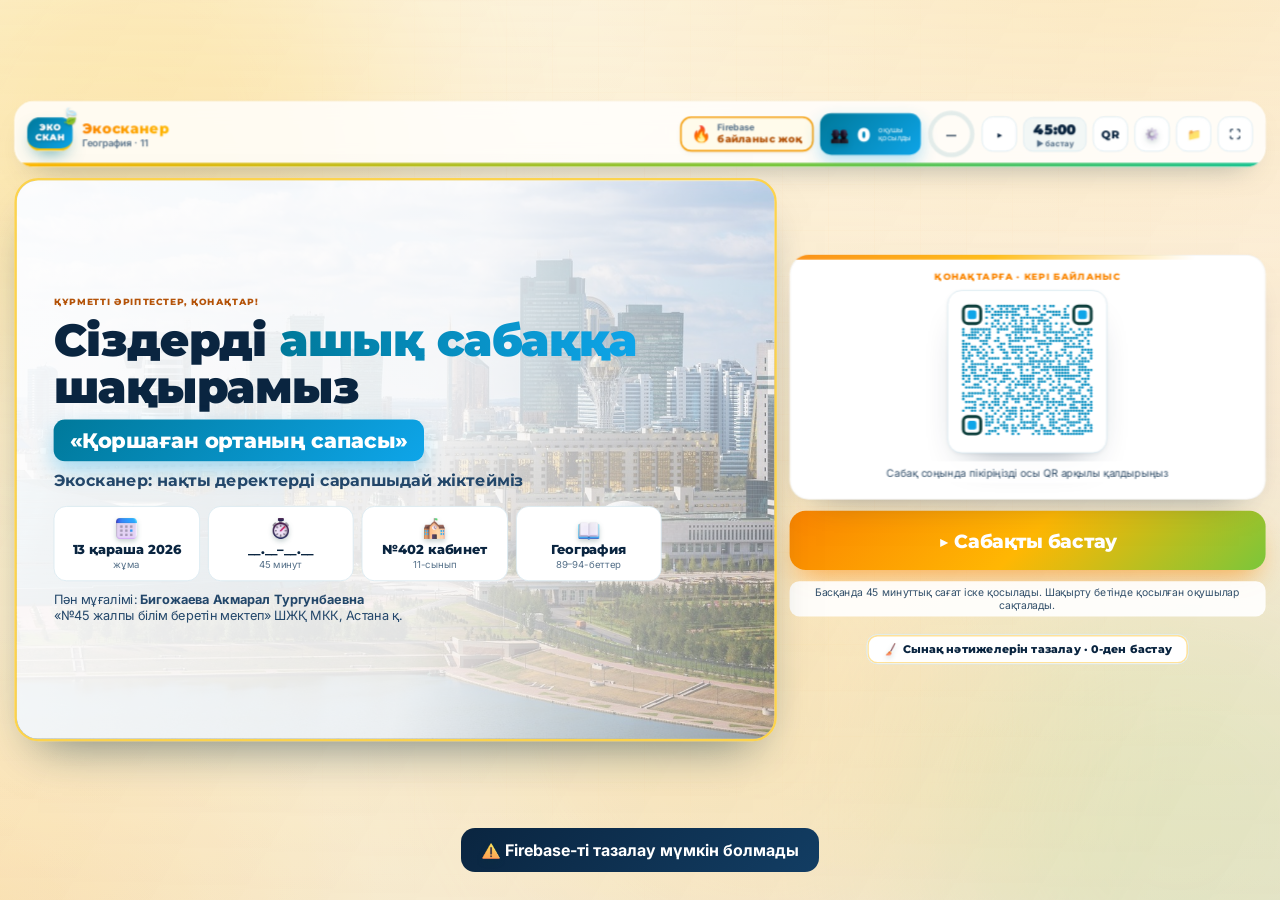
==== commit 57810bf7: "Экосканер: жарқынырақ — тұтас түсті «Сен не істейсің?» панелі, түсті бөлік белгісі, көбірек табиғат " ====
--- a/index.html
+++ b/index.html
@@ -17,7 +17,7 @@
 <body>
 <div class="aurora" aria-hidden="true"><i></i><i></i><i></i></div>
 <div class="astana-bg" aria-hidden="true"><i style="background-image:url(media/p1.jpg)"></i><i style="background-image:url(media/p3.jpg)"></i><i style="background-image:url(media/p5.jpg)"></i><i style="background-image:url(media/p2.jpg)"></i><i style="background-image:url(media/p6.jpg)"></i><i style="background-image:url(media/p4.jpg)"></i></div>
-<div class="eco-fx" aria-hidden="true"><span>🍃</span><span>💧</span><span>🌱</span><span>☁️</span><span>🍃</span><span>💧</span><span>🌿</span><span>☀️</span></div>
+<div class="eco-fx" aria-hidden="true"><span>🍃</span><span>💧</span><span>🌱</span><span>☁️</span><span>🌿</span><span>☀️</span><span>🌍</span><span>🍀</span><span>🦋</span><span>🐦</span><span>🌳</span><span>💨</span><span>🌸</span><span>🐟</span></div>
 
 <div id="stageWrap">
   <div id="canvas">
--- a/theme.css
+++ b/theme.css
@@ -128,3 +128,86 @@
 .card,.stu,.hd.hd2{backdrop-filter:blur(2px)}
 .stu{background:linear-gradient(90deg,rgba(255,255,255,.96),color-mix(in srgb,var(--pc2) 10%,rgba(255,255,255,.94)))}
 @media (prefers-reduced-motion:reduce){.astana-bg i{animation:none}.astana-bg i:first-child{opacity:1}}
+/* фон суреттері — жарқынырақ */
+.astana-bg i{filter:saturate(1.5) brightness(1.12) contrast(1.05)!important}
+.astana-bg::after{background:
+  linear-gradient(180deg,rgba(255,255,255,.30) 0%,rgba(255,255,255,.16) 50%,rgba(255,255,255,.10) 100%),
+  linear-gradient(120deg,color-mix(in srgb,var(--pc2) 22%,transparent),color-mix(in srgb,var(--pc) 14%,transparent))!important}
+.foot-c{background:rgba(255,255,255,.85);border-radius:16px;padding:4px 18px;flex:0 1 auto;margin:0 auto;box-shadow:0 10px 24px -16px rgba(10,37,64,.6)}
+
+/* ---------- спикер / постер таймері — анық белгі ---------- */
+#sptim.tbadge{position:relative;overflow:hidden;display:inline-flex;align-items:center;gap:10px;padding:8px 16px 10px;border-radius:16px;background:#fff;color:var(--ink);box-shadow:0 12px 26px -14px rgba(10,37,64,.6),inset 0 0 0 2px color-mix(in srgb,var(--pc2) 50%,#fff);font:800 16px var(--d)}
+#sptim.tbadge i{font-style:normal;font-size:20px}#sptim.tbadge span{max-width:420px;white-space:nowrap;overflow:hidden;text-overflow:ellipsis}
+#sptim.tbadge b{font:900 26px var(--d);color:var(--pc);min-width:62px;text-align:right}
+#sptim.tbadge em{position:absolute;left:0;bottom:0;height:4px;background:linear-gradient(90deg,var(--pc),var(--pc2));transition:width 1s linear}
+#sptim.tbadge.warn b{color:var(--sun2)}#sptim.tbadge.warn em{background:var(--sun2)}
+#sptim.tbadge.end{box-shadow:0 0 0 3px var(--red),0 12px 26px -14px rgba(10,37,64,.6);animation:tPulse 1s ease-in-out infinite}#sptim.tbadge.end b{color:var(--red)}#sptim.tbadge.end em{background:var(--red)}
+@keyframes tPulse{50%{transform:scale(1.04)}}
+/* фото үстіндегі мәтін оқылсын: ақпарат панельдері ақ тақтада */
+#lbox,.lpane,.lfoot{background:rgba(255,255,255,.9);border-radius:22px}
+#lbox{padding:10px;box-shadow:0 22px 46px -32px rgba(10,37,64,.55)}
+.body>.trow,.body .trow:not(.c){background:rgba(255,255,255,.88);border-radius:18px;padding:8px 10px}
+
+/* ---------- «ЖИ-ді тексер» — түсінікті 4 қадам ---------- */
+.ai4{display:grid;grid-template-columns:1fr 1.15fr;gap:16px}
+.ai4 .lbl{font:900 13px var(--d);letter-spacing:.1em;text-transform:uppercase;color:var(--pc);margin-bottom:6px}
+.ai4-l{display:flex;flex-direction:column;gap:10px}
+.ai4-box{background:#F6FBFE;border-radius:16px;padding:12px 16px;font-size:17px;line-height:1.4}
+.ai4-t{width:100%;border-collapse:collapse;margin-top:8px;font-size:17px}.ai4-t th{text-align:left;font-size:13px;color:var(--mut);padding:4px 6px;border-bottom:2px solid #DCEAF1}.ai4-t td{padding:6px;font-weight:800;border-bottom:1px solid #E8F1F5}
+.ai4-bot{background:linear-gradient(135deg,#FFF4E5,#FFE9EC);box-shadow:inset 0 0 0 2px #FFC9B5}.ai4-bot .lbl{color:#C2410C}
+.ai4-rule{background:linear-gradient(135deg,#E9FBF5,#E7F4FF)}.ai4-rule .rule{font:900 26px var(--d);color:var(--ink);text-align:center;margin:4px 0}
+.ai4 .sm{font-size:14.5px;color:var(--mut)}
+.ai4-r{background:#fff;border-radius:16px;padding:12px 16px;box-shadow:inset 0 0 0 2px color-mix(in srgb,var(--pc2) 30%,#fff);display:flex;flex-direction:column;gap:8px}
+.ai4-steps{display:flex;flex-direction:column;gap:8px}
+.ai4-s{border-radius:14px;padding:10px 14px;background:#F4F7F9;opacity:.6;transition:all .35s}
+.ai4-s.cur{opacity:1;background:#fff;box-shadow:0 0 0 3px var(--pc2),0 10px 20px -14px var(--pc)}
+.ai4-s.on{opacity:1;background:color-mix(in srgb,var(--pc2) 10%,#fff)}
+.ai4-s .q{font-size:17px;line-height:1.35}.ai4-s .frm{display:inline-block;margin-left:6px;font:900 20px var(--d);color:var(--ink);background:#fff;border-radius:10px;padding:1px 10px;box-shadow:inset 0 0 0 2px #DCEAF1}
+.ai4-s .a{margin-top:4px;font-size:18px;animation:rise .4s ease both}.ai4-s .a b{font:900 22px var(--d);color:var(--pc)}.ai4-s .a b.bad,.ai4 .bad{color:#DC2626!important}.ai4-s .a small{color:#B45309;font-weight:700;margin-left:6px}
+.ai4-s .a.wait{color:var(--mut);font-style:italic;font-size:15px;animation:none}
+.ai4-m{margin:4px 0}
+.ai4-q{margin-top:12px;background:#fff;border-radius:16px;padding:10px 14px;box-shadow:inset 0 0 0 2px #E2EEF3}
+.ai4-l .ai4-q{margin-top:0;padding:8px 12px}.ai4-q .lbl{margin-bottom:2px}
+.ai4-q [data-qs] .q,.ai4-q [data-qs] p{font-size:15px}
+.ai4-box{padding:10px 14px}.ai4-rule .rule{font-size:22px}
+@media (max-width:700px){.ai4{grid-template-columns:1fr}}
+.ai4 p{margin:0}.ai4-l{gap:8px}.ai4-t td{padding:3px 6px}.ai4-t{margin-top:4px}
+.ai4-rule{display:flex;flex-wrap:wrap;align-items:center;gap:4px 14px}.ai4-rule .lbl{width:100%;margin:0}.ai4-rule .rule{margin:0}
+.ai4-q [data-qs]>*{margin-bottom:4px!important;padding:6px 10px!important}
+.ai4-rl{margin-top:8px;padding:8px 10px;border-radius:12px;background:linear-gradient(135deg,#E9FBF5,#E7F4FF);font-size:15px;display:flex;flex-wrap:wrap;align-items:center;gap:4px 8px}
+.ai4-rl .rule{font:900 19px var(--d);color:var(--ink)}
+.ai4-q button{padding:4px 10px!important;min-height:0!important}.ai4-q [data-qs]>*{padding:4px 10px!important}
+.keyc.lock{background:#FFF7E6;border:2px dashed #F5B700}
+/* топқа бөлу барабаны */
+.card h3 .sm-b{height:36px;padding:0 14px;font-size:14px;margin-left:10px;vertical-align:middle}
+.draw-drum{display:flex;align-items:center;justify-content:center;gap:12px;margin:0 0 10px;padding:10px;border-radius:16px;background:#fff;box-shadow:0 0 0 3px var(--gc,#94A3B8),0 14px 28px -16px var(--gc,#94A3B8);transition:box-shadow .2s}
+.draw-drum span{font-size:30px;animation:spinD .6s linear infinite}.draw-drum b{font:900 30px var(--d);min-width:220px;text-align:center;color:var(--ink)}
+@keyframes spinD{to{transform:rotate(360deg)}}
+.wgr li.qq{color:#B6C4CF;font-weight:800;letter-spacing:.2em}
+.wgr li.pop{animation:popIn .45s cubic-bezier(.2,1.6,.4,1) both}
+@keyframes popIn{from{transform:scale(.3) translateY(-20px);opacity:0}}
+.inv .muted.sm.c,.body.inv p.muted{background:rgba(255,255,255,.9);border-radius:12px;padding:6px 12px;color:#33506B!important}
+
+/* ================= ЖАРҚЫН НҰСҚА 2: батыл панельдер + көбірек табиғат белгілері ================= */
+/* «Сен не істейсің?» — бөлік түсімен тұтас жарқын панель (Көш-қон/Геоэкология сияқты) */
+.stu{background:linear-gradient(110deg,var(--pc) 0%,var(--pc2) 100%)!important;box-shadow:0 18px 36px -20px var(--pc)!important;color:#fff}
+.stu-l b{color:#fff!important}
+.stu-l em{background:rgba(255,255,255,.22)!important;color:#fff!important}
+.stu-s>div{background:rgba(255,255,255,.95)!important;color:var(--ink)}
+.stu-s i{background:linear-gradient(135deg,#FFB703,#FB8500)!important;color:#fff}
+.stu-s>span{color:#fff!important}
+.stu-t{color:#FFF6D6!important}
+/* кезең тақырыбы — айқын, сол жақта түсті белгі */
+.hd.hd2{background:#fff!important}
+.hd.hd2 h2 .ph2{background:linear-gradient(135deg,var(--pc),var(--pc2));-webkit-text-fill-color:#fff;color:#fff!important;padding:2px 14px;border-radius:12px;margin-right:6px;-webkit-background-clip:border-box;background-clip:border-box}
+/* табиғат белгілері: көп, үлкен, жарқын */
+.eco-fx{z-index:1}
+.eco-fx span{font-size:40px!important;filter:drop-shadow(0 6px 12px rgba(0,80,60,.25)) saturate(1.3)}
+.eco-fx span:nth-child(9){left:9%;animation-duration:30s;animation-delay:-6s}
+.eco-fx span:nth-child(10){left:34%;animation-duration:35s;animation-delay:-18s;font-size:30px!important}
+.eco-fx span:nth-child(11){left:52%;animation-duration:32s;animation-delay:-28s}
+.eco-fx span:nth-child(12){left:68%;animation-duration:29s;animation-delay:-3s;font-size:28px!important}
+.eco-fx span:nth-child(13){left:80%;animation-duration:37s;animation-delay:-15s}
+.eco-fx span:nth-child(14){left:91%;animation-duration:33s;animation-delay:-22s;font-size:32px!important}
+@keyframes ecoUp{0%{transform:translateY(0) rotate(0);opacity:0}8%{opacity:.85}85%{opacity:.75}100%{transform:translateY(-115vh) rotate(260deg);opacity:0}}
+#stageWrap{z-index:2}
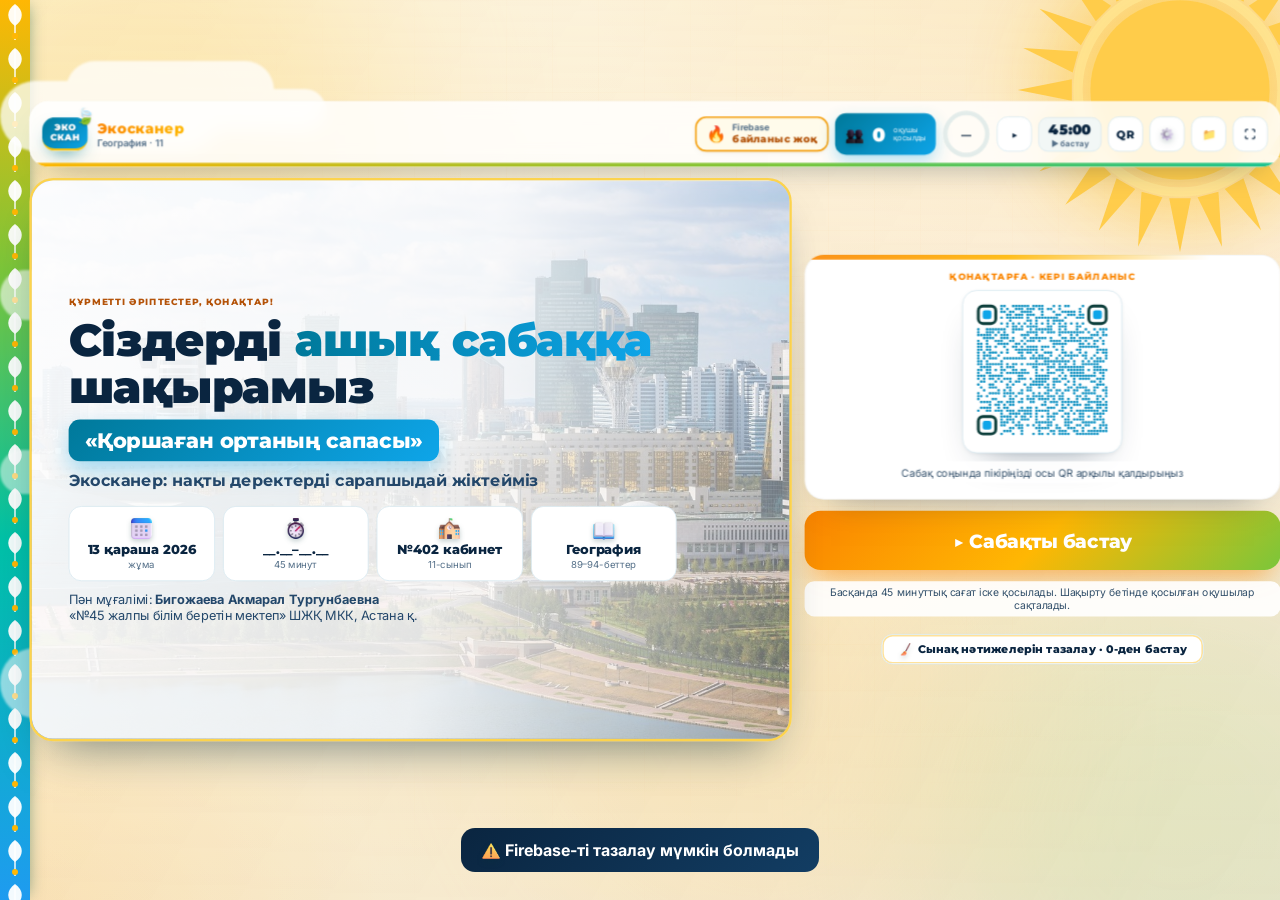
==== commit d08b7035: "Экосканер: өз белгілері — жапырақ-ою жолағы, тақырыпта айналатын эко-күн (Жер), бос аралықтарда ұшат" ====
--- a/index.html
+++ b/index.html
@@ -17,6 +17,13 @@
 <body>
 <div class="aurora" aria-hidden="true"><i></i><i></i><i></i></div>
 <div class="astana-bg" aria-hidden="true"><i style="background-image:url(media/p1.jpg)"></i><i style="background-image:url(media/p3.jpg)"></i><i style="background-image:url(media/p5.jpg)"></i><i style="background-image:url(media/p2.jpg)"></i><i style="background-image:url(media/p6.jpg)"></i><i style="background-image:url(media/p4.jpg)"></i></div>
+<div class="eco-deco" aria-hidden="true">
+  <div class="eco-band"></div>
+  <svg class="eco-sun" viewBox="-110 -110 220 220"><g class="rays"><path d="M0 -105 L7 -70 L-7 -70Z" transform="rotate(0)"/><path d="M0 -105 L7 -70 L-7 -70Z" transform="rotate(15)"/><path d="M0 -105 L7 -70 L-7 -70Z" transform="rotate(30)"/><path d="M0 -105 L7 -70 L-7 -70Z" transform="rotate(45)"/><path d="M0 -105 L7 -70 L-7 -70Z" transform="rotate(60)"/><path d="M0 -105 L7 -70 L-7 -70Z" transform="rotate(75)"/><path d="M0 -105 L7 -70 L-7 -70Z" transform="rotate(90)"/><path d="M0 -105 L7 -70 L-7 -70Z" transform="rotate(105)"/><path d="M0 -105 L7 -70 L-7 -70Z" transform="rotate(120)"/><path d="M0 -105 L7 -70 L-7 -70Z" transform="rotate(135)"/><path d="M0 -105 L7 -70 L-7 -70Z" transform="rotate(150)"/><path d="M0 -105 L7 -70 L-7 -70Z" transform="rotate(165)"/><path d="M0 -105 L7 -70 L-7 -70Z" transform="rotate(180)"/><path d="M0 -105 L7 -70 L-7 -70Z" transform="rotate(195)"/><path d="M0 -105 L7 -70 L-7 -70Z" transform="rotate(210)"/><path d="M0 -105 L7 -70 L-7 -70Z" transform="rotate(225)"/><path d="M0 -105 L7 -70 L-7 -70Z" transform="rotate(240)"/><path d="M0 -105 L7 -70 L-7 -70Z" transform="rotate(255)"/><path d="M0 -105 L7 -70 L-7 -70Z" transform="rotate(270)"/><path d="M0 -105 L7 -70 L-7 -70Z" transform="rotate(285)"/><path d="M0 -105 L7 -70 L-7 -70Z" transform="rotate(300)"/><path d="M0 -105 L7 -70 L-7 -70Z" transform="rotate(315)"/><path d="M0 -105 L7 -70 L-7 -70Z" transform="rotate(330)"/><path d="M0 -105 L7 -70 L-7 -70Z" transform="rotate(345)"/></g><circle r="58" class="disc"/><circle r="66" class="halo"/></svg>
+  
+  <i class="cloud c1"></i><i class="cloud c2"></i><i class="cloud c3"></i><i class="cloud c4"></i>
+</div>
+<div class="eco-birds" aria-hidden="true"><svg class="ebird eb1" viewBox="0 0 120 40"><path d="M2 22 Q30 -2 60 22 Q90 -2 118 22 Q92 12 60 34 Q28 12 2 22Z"/></svg><svg class="ebird eb2" viewBox="0 0 120 40"><path d="M2 22 Q30 -2 60 22 Q90 -2 118 22 Q92 12 60 34 Q28 12 2 22Z"/></svg><svg class="ebird eb3" viewBox="0 0 120 40"><path d="M2 22 Q30 -2 60 22 Q90 -2 118 22 Q92 12 60 34 Q28 12 2 22Z"/></svg><svg class="ebird eb4" viewBox="0 0 120 40"><path d="M2 22 Q30 -2 60 22 Q90 -2 118 22 Q92 12 60 34 Q28 12 2 22Z"/></svg><svg class="ebird eb5" viewBox="0 0 120 40"><path d="M2 22 Q30 -2 60 22 Q90 -2 118 22 Q92 12 60 34 Q28 12 2 22Z"/></svg><svg class="ebird eb6" viewBox="0 0 120 40"><path d="M2 22 Q30 -2 60 22 Q90 -2 118 22 Q92 12 60 34 Q28 12 2 22Z"/></svg><svg class="ebird eb7" viewBox="0 0 120 40"><path d="M2 22 Q30 -2 60 22 Q90 -2 118 22 Q92 12 60 34 Q28 12 2 22Z"/></svg></div>
 <div class="eco-fx" aria-hidden="true"><span>🍃</span><span>💧</span><span>🌱</span><span>☁️</span><span>🌿</span><span>☀️</span><span>🌍</span><span>🍀</span><span>🦋</span><span>🐦</span><span>🌳</span><span>💨</span><span>🌸</span><span>🐟</span></div>
 
 <div id="stageWrap">
--- a/theme.css
+++ b/theme.css
@@ -211,3 +211,47 @@
 .eco-fx span:nth-child(14){left:91%;animation-duration:33s;animation-delay:-22s;font-size:32px!important}
 @keyframes ecoUp{0%{transform:translateY(0) rotate(0);opacity:0}8%{opacity:.85}85%{opacity:.75}100%{transform:translateY(-115vh) rotate(260deg);opacity:0}}
 #stageWrap{z-index:2}
+
+/* ================= Экосканердің өз белгілері: жапырақ-ою жолағы, күн, құстар, бұлттар ================= */
+.eco-deco{position:fixed;inset:0;z-index:1;pointer-events:none;overflow:hidden}
+/* сол жақтағы жапырақ-өрнек жолағы (Көш-қондағы ою жолағы сияқты, бірақ эко-түстерде) */
+.eco-band{position:absolute;left:0;top:0;bottom:0;width:30px;background:
+  url("data:image/svg+xml,%3Csvg xmlns='http://www.w3.org/2000/svg' width='30' height='44' viewBox='0 0 30 44'%3E%3Cpath d='M15 4 C24 10 24 20 15 26 C6 20 6 10 15 4Z' fill='%23ffffff' opacity='.95'/%3E%3Cpath d='M15 6 L15 40' stroke='%23ffffff' stroke-width='2' opacity='.7'/%3E%3Ccircle cx='15' cy='36' r='3' fill='%23FFB703'/%3E%3C/svg%3E") center top/30px 44px repeat-y,
+  linear-gradient(180deg,#FFB703,#7BC63A 30%,#00C2A8 60%,#1E9BF0 100%);box-shadow:4px 0 16px -6px rgba(0,80,60,.5)}
+#stageWrap{left:30px}
+/* оң жақ жоғарыдағы күн — баяу айналады */
+.eco-sun{position:absolute;right:-70px;top:-80px;width:340px;height:340px;opacity:.9;filter:drop-shadow(0 0 40px rgba(255,183,3,.7))}
+.eco-sun .rays{fill:#FFC93C;animation:sunSpin 60s linear infinite;transform-origin:0 0}
+.eco-sun .disc{fill:#FFC93C}.eco-sun .halo{fill:none;stroke:#FFE58A;stroke-width:6;opacity:.8}
+@keyframes sunSpin{to{transform:rotate(360deg)}}
+/* құстар — бөлік түсімен, бос аспанда ұшады */
+.ebird{position:absolute;width:70px;fill:var(--pc);opacity:0;animation:ebFly linear infinite;filter:drop-shadow(0 3px 4px rgba(0,40,60,.25))}
+.ebird.eb1{top:16vh;width:86px;animation-duration:34s;animation-delay:-5s}
+.ebird.eb2{top:19vh;width:56px;animation-duration:34s;animation-delay:-6.2s}
+.ebird.eb3{top:13vh;width:48px;animation-duration:34s;animation-delay:-7s}
+.ebird.eb4{top:62vh;width:74px;animation-duration:44s;animation-delay:-22s;fill:var(--pc2)}
+.ebird.eb5{top:66vh;width:50px;animation-duration:44s;animation-delay:-23.5s;fill:var(--pc2)}
+.ebird.eb6{top:88vh;width:64px;animation-duration:40s;animation-delay:-14s}
+.ebird.eb7{top:40vh;width:44px;animation-duration:52s;animation-delay:-36s;fill:#FFB703}
+@keyframes ebFly{0%{left:-8vw;transform:translateY(0) scaleY(1);opacity:0}5%{opacity:.95}20%{transform:translateY(-14px) scaleY(.7)}40%{transform:translateY(4px) scaleY(1)}60%{transform:translateY(-10px) scaleY(.75)}80%{transform:translateY(2px) scaleY(1)}95%{opacity:.95}100%{left:106vw;transform:translateY(-6px);opacity:0}}
+/* ақ бұлттар баяу жылжиды */
+.cloud{position:absolute;width:220px;height:70px;border-radius:70px;background:#fff;opacity:.75;filter:blur(1px);box-shadow:60px -26px 0 -6px #fff,120px -6px 0 -14px #fff;animation:clX linear infinite}
+.cloud.c1{top:9vh;animation-duration:90s;animation-delay:-10s}
+.cloud.c2{top:30vh;width:160px;height:50px;opacity:.6;animation-duration:120s;animation-delay:-60s}
+.cloud.c3{top:72vh;width:190px;opacity:.55;animation-duration:105s;animation-delay:-30s}
+.cloud.c4{top:50vh;width:140px;height:44px;opacity:.5;animation-duration:130s;animation-delay:-95s}
+@keyframes clX{from{left:-20vw}to{left:110vw}}
+/* тақырыптағы бөлік белгісінде кішкене жапырақ */
+.hd.hd2 h2 .ph2::before{content:"🍃 "}
+@media (prefers-reduced-motion:reduce){.ebird,.cloud{display:none}.eco-sun .rays{animation:none}}
+/* құстар — алдыңғы қабатта (кішкентай, мәтінге кедергі емес) */
+.eco-birds{position:fixed;inset:0;z-index:3;pointer-events:none;overflow:hidden}
+/* кезең тақырыбының оң жағында — айналатын эко-күн белгісі */
+.hd.hd2::after{content:""!important;display:block!important;position:absolute;right:34px;top:50%;width:112px;height:112px;margin-top:-56px;
+  background:url("data:image/svg+xml,%3Csvg xmlns='http://www.w3.org/2000/svg' viewBox='-60 -60 120 120'%3E%3Cg fill='%23FFC93C'%3E%3Cpath d='M0-58l5 18h-10z'/%3E%3Cpath d='M0-58l5 18h-10z' transform='rotate(30)'/%3E%3Cpath d='M0-58l5 18h-10z' transform='rotate(60)'/%3E%3Cpath d='M0-58l5 18h-10z' transform='rotate(90)'/%3E%3Cpath d='M0-58l5 18h-10z' transform='rotate(120)'/%3E%3Cpath d='M0-58l5 18h-10z' transform='rotate(150)'/%3E%3Cpath d='M0-58l5 18h-10z' transform='rotate(180)'/%3E%3Cpath d='M0-58l5 18h-10z' transform='rotate(210)'/%3E%3Cpath d='M0-58l5 18h-10z' transform='rotate(240)'/%3E%3Cpath d='M0-58l5 18h-10z' transform='rotate(270)'/%3E%3Cpath d='M0-58l5 18h-10z' transform='rotate(300)'/%3E%3Cpath d='M0-58l5 18h-10z' transform='rotate(330)'/%3E%3C/g%3E%3Ccircle r='34' fill='%231E9BF0'/%3E%3Cpath d='M-20-18c10-8 22-4 22 6s-14 8-12 18 14 8 8 18c-14-2-26-14-24-28 1-6 3-10 6-14zM12-26c10 4 18 12 20 22-6 2-14-2-16 4s6 12 2 18-14 2-14-6 4-16 0-24 2-14 8-14z' fill='%237BC63A'/%3E%3Ccircle r='34' fill='none' stroke='%23fff' stroke-width='3'/%3E%3C/svg%3E") center/contain no-repeat;
+  animation:sunSpin 40s linear infinite;filter:drop-shadow(0 6px 14px rgba(255,183,3,.55));opacity:1;left:auto;bottom:auto}
+.hd.hd2{padding-right:170px!important}
+/* құстар тек бос «аралықтарда» ұшады — мәтін үстінен өтпейді */
+.ebird.eb1{top:26.4vh!important;width:60px!important}.ebird.eb2{top:27.6vh!important;width:40px!important}.ebird.eb3{top:25.8vh!important;width:34px!important}
+.ebird.eb4{top:40.2vh!important;width:54px!important}.ebird.eb5{top:41.4vh!important;width:38px!important}
+.ebird.eb6{top:93vh!important;width:50px!important}.ebird.eb7{top:92vh!important;width:34px!important}
